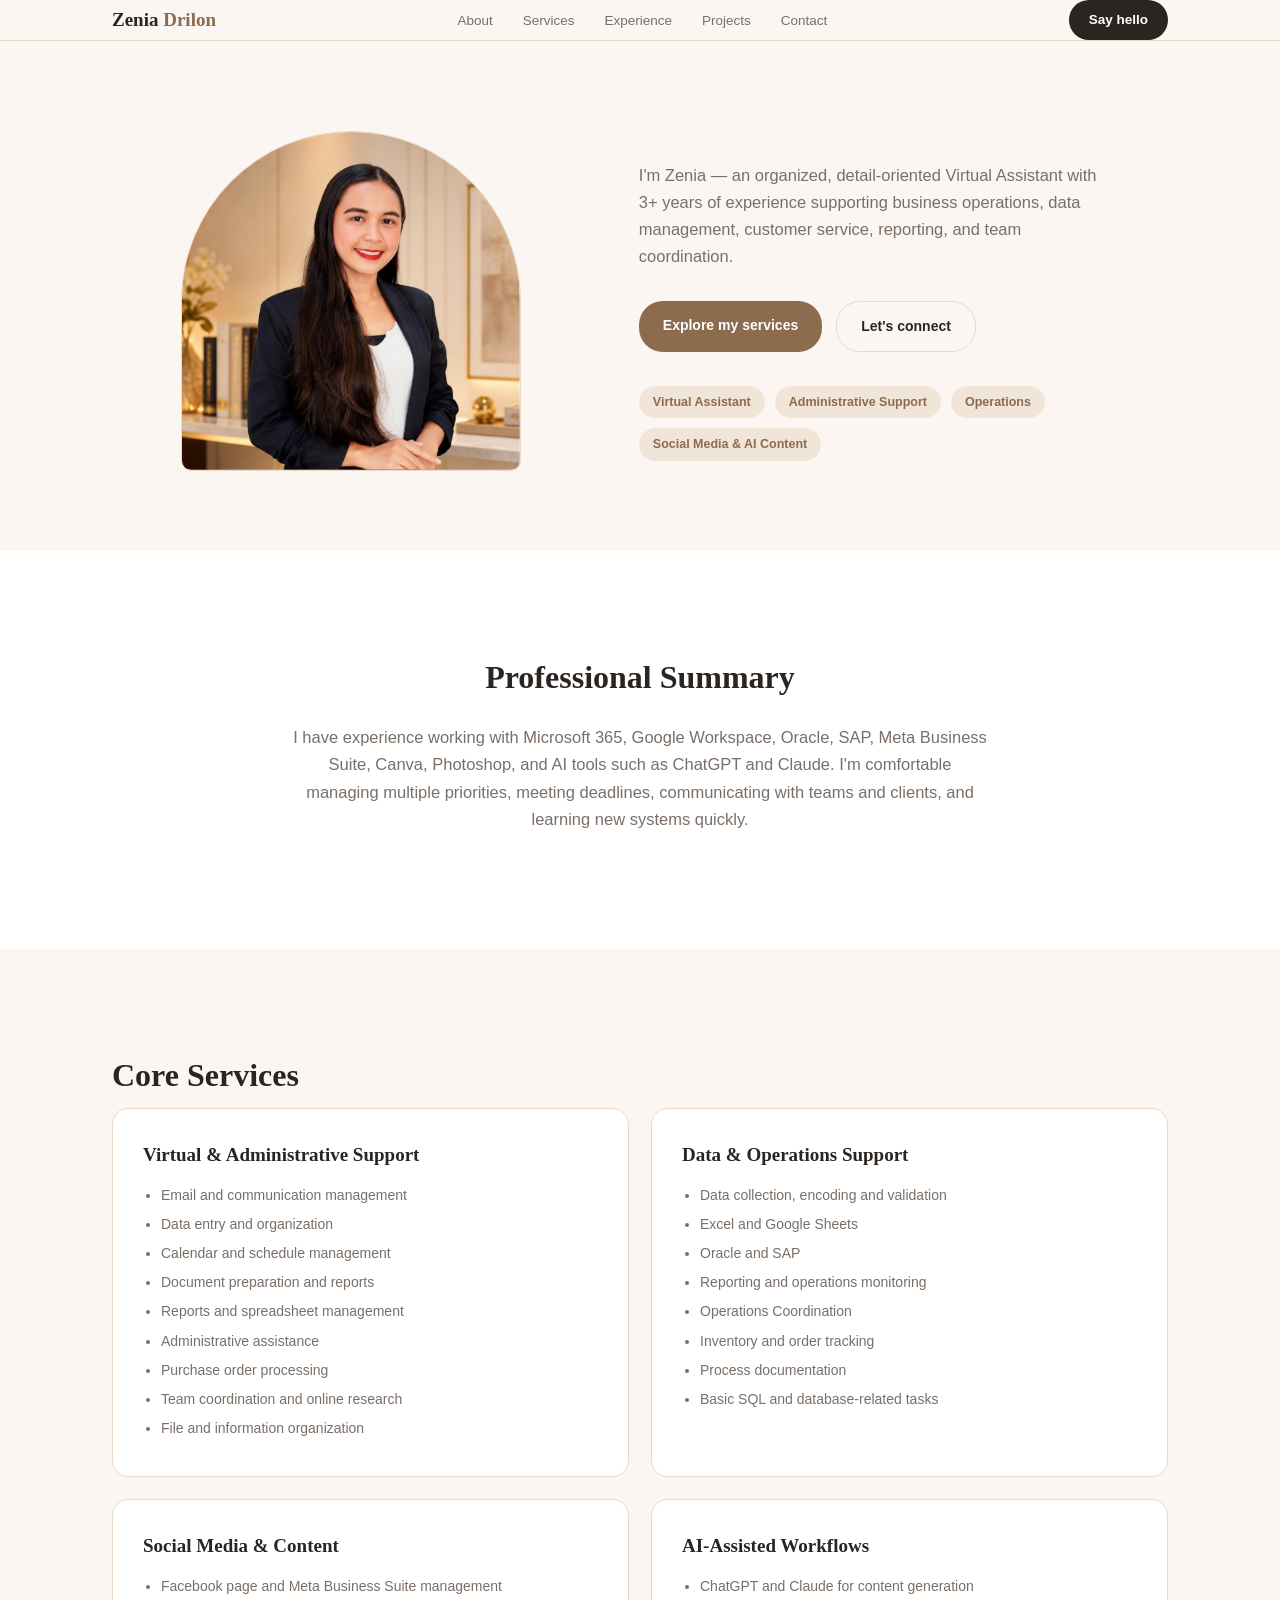
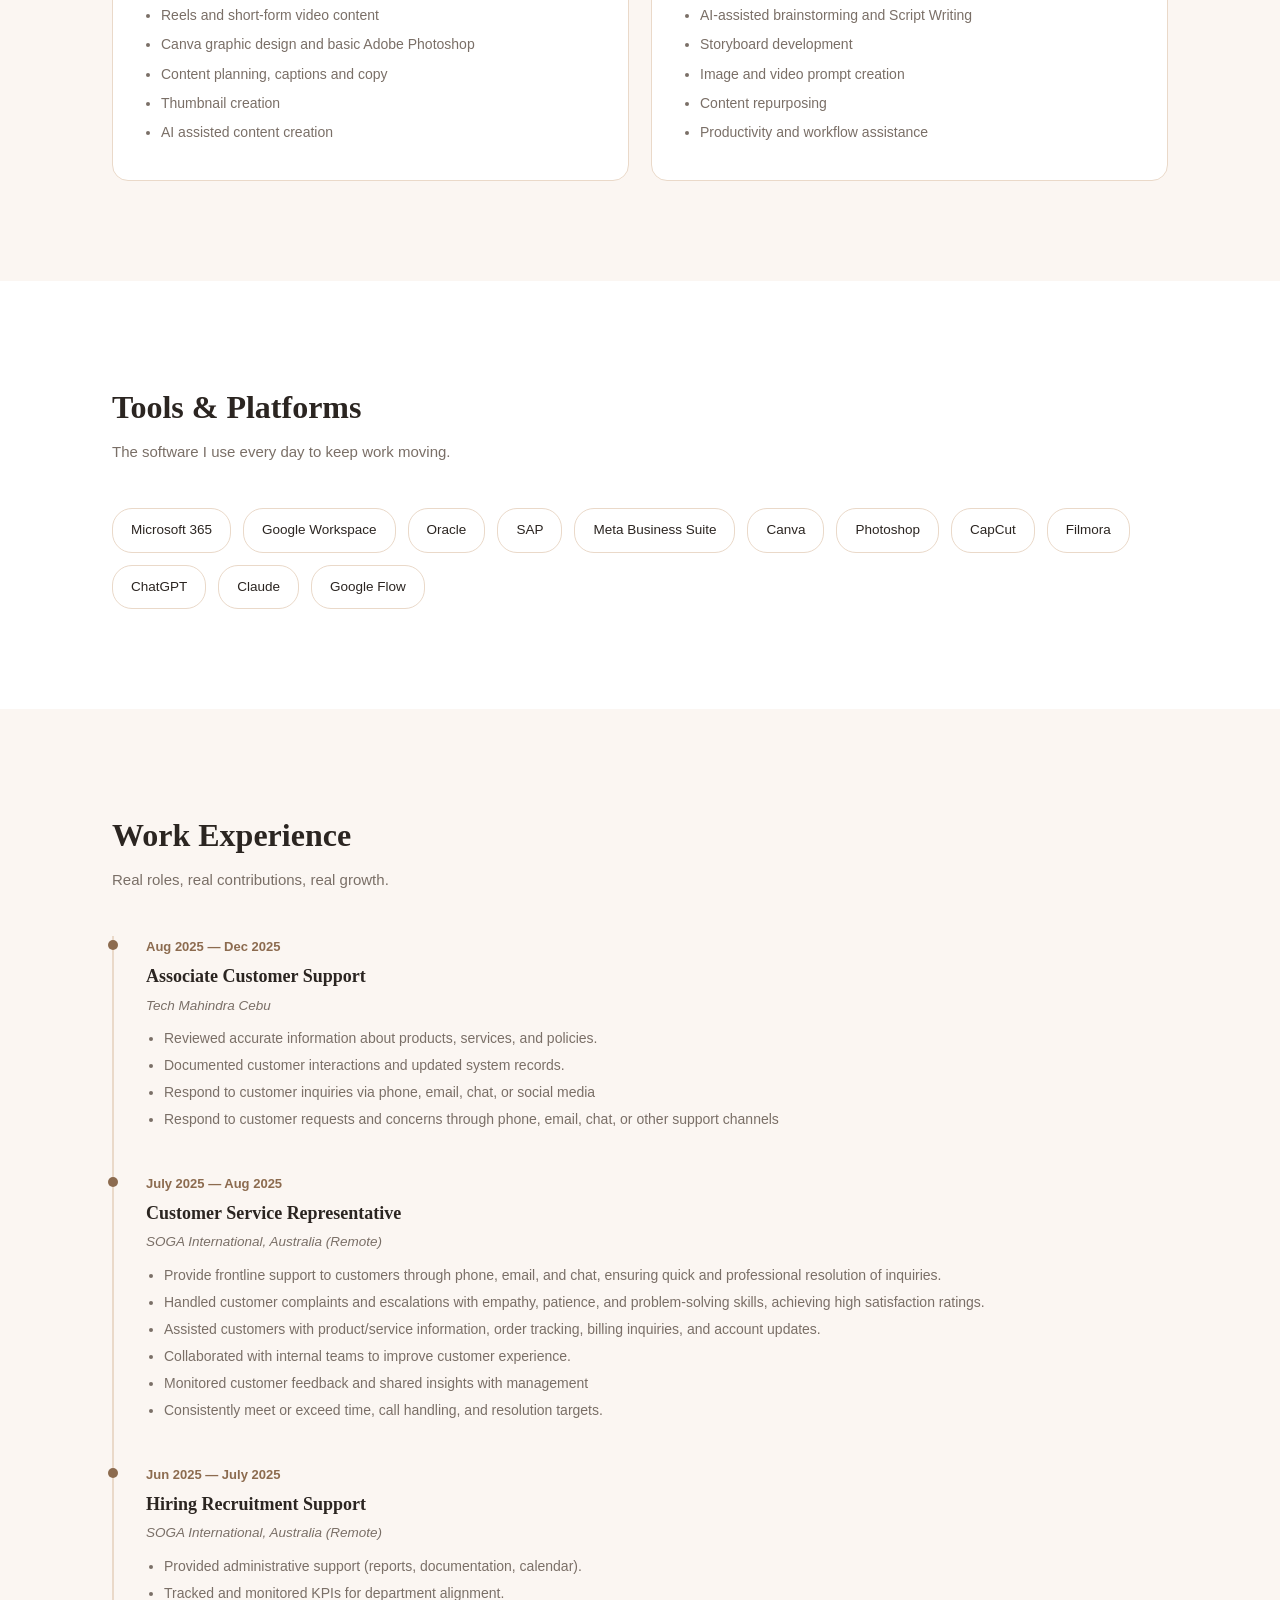
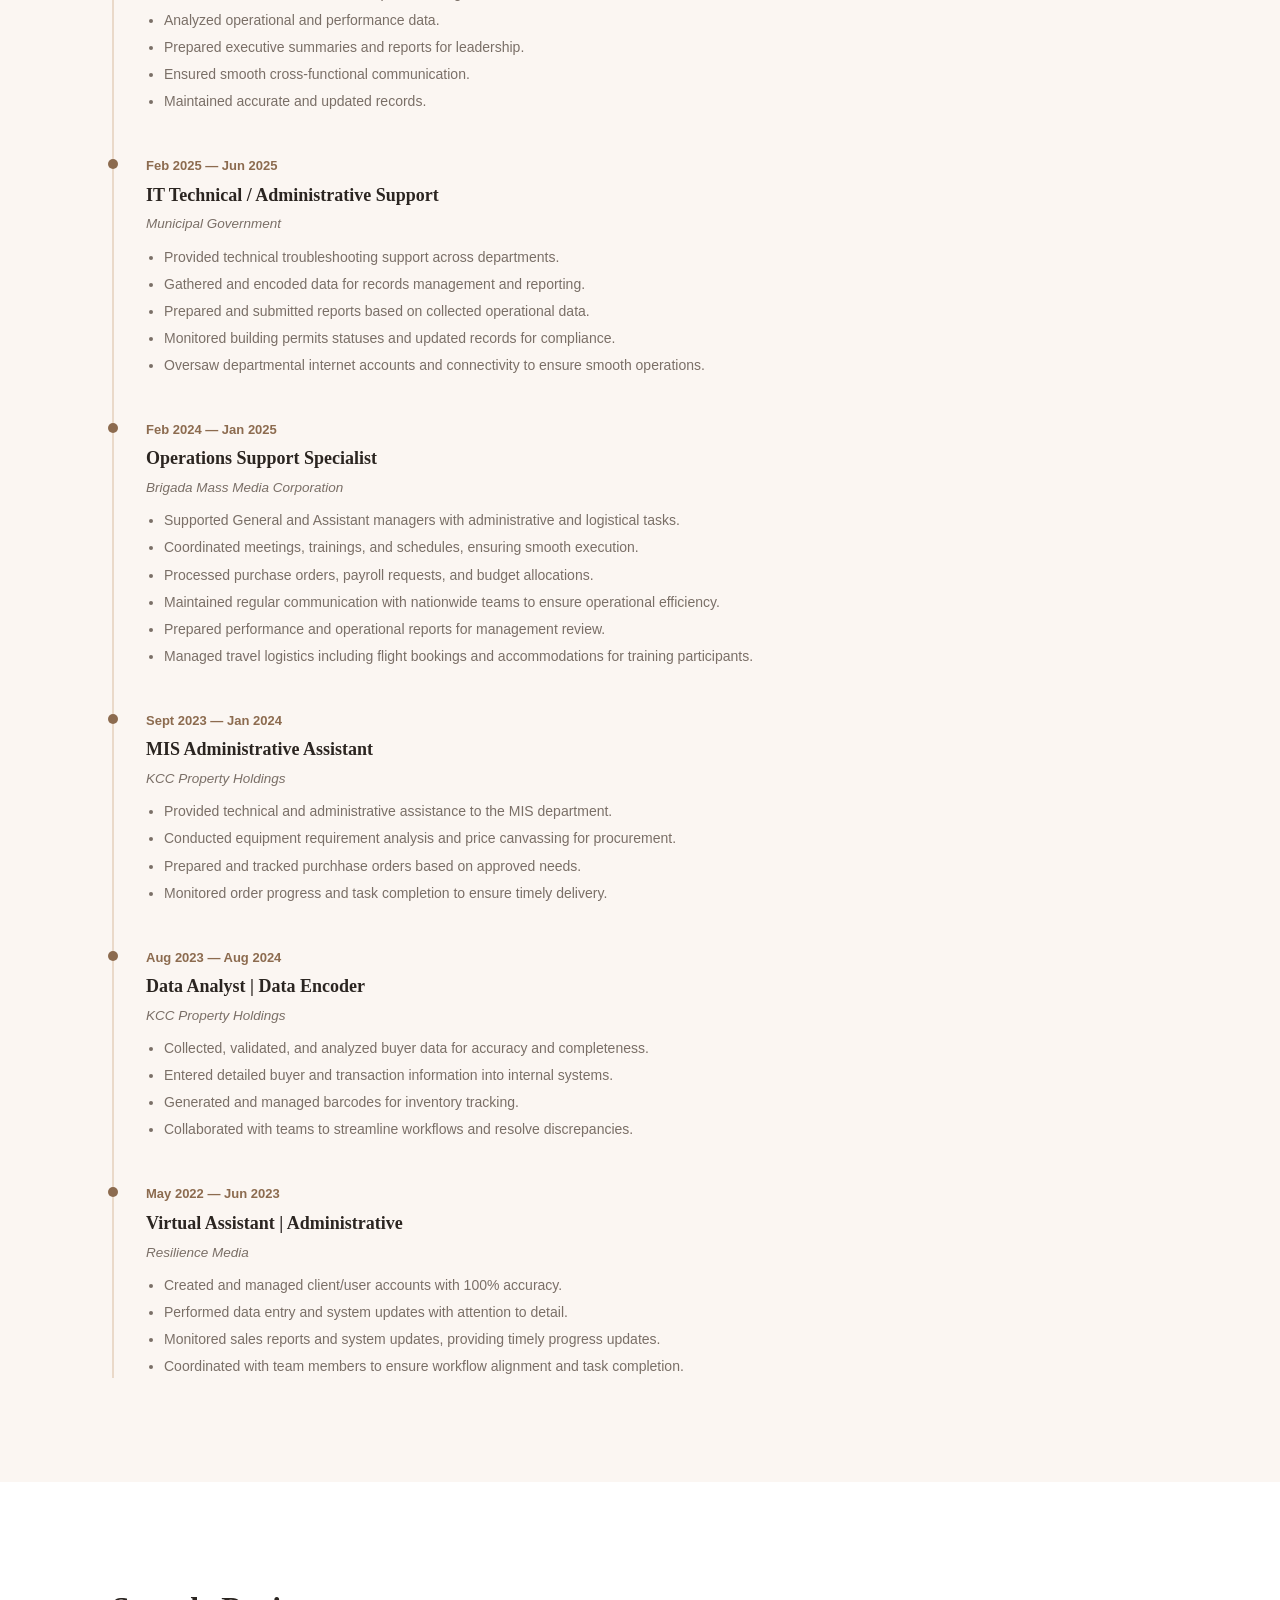
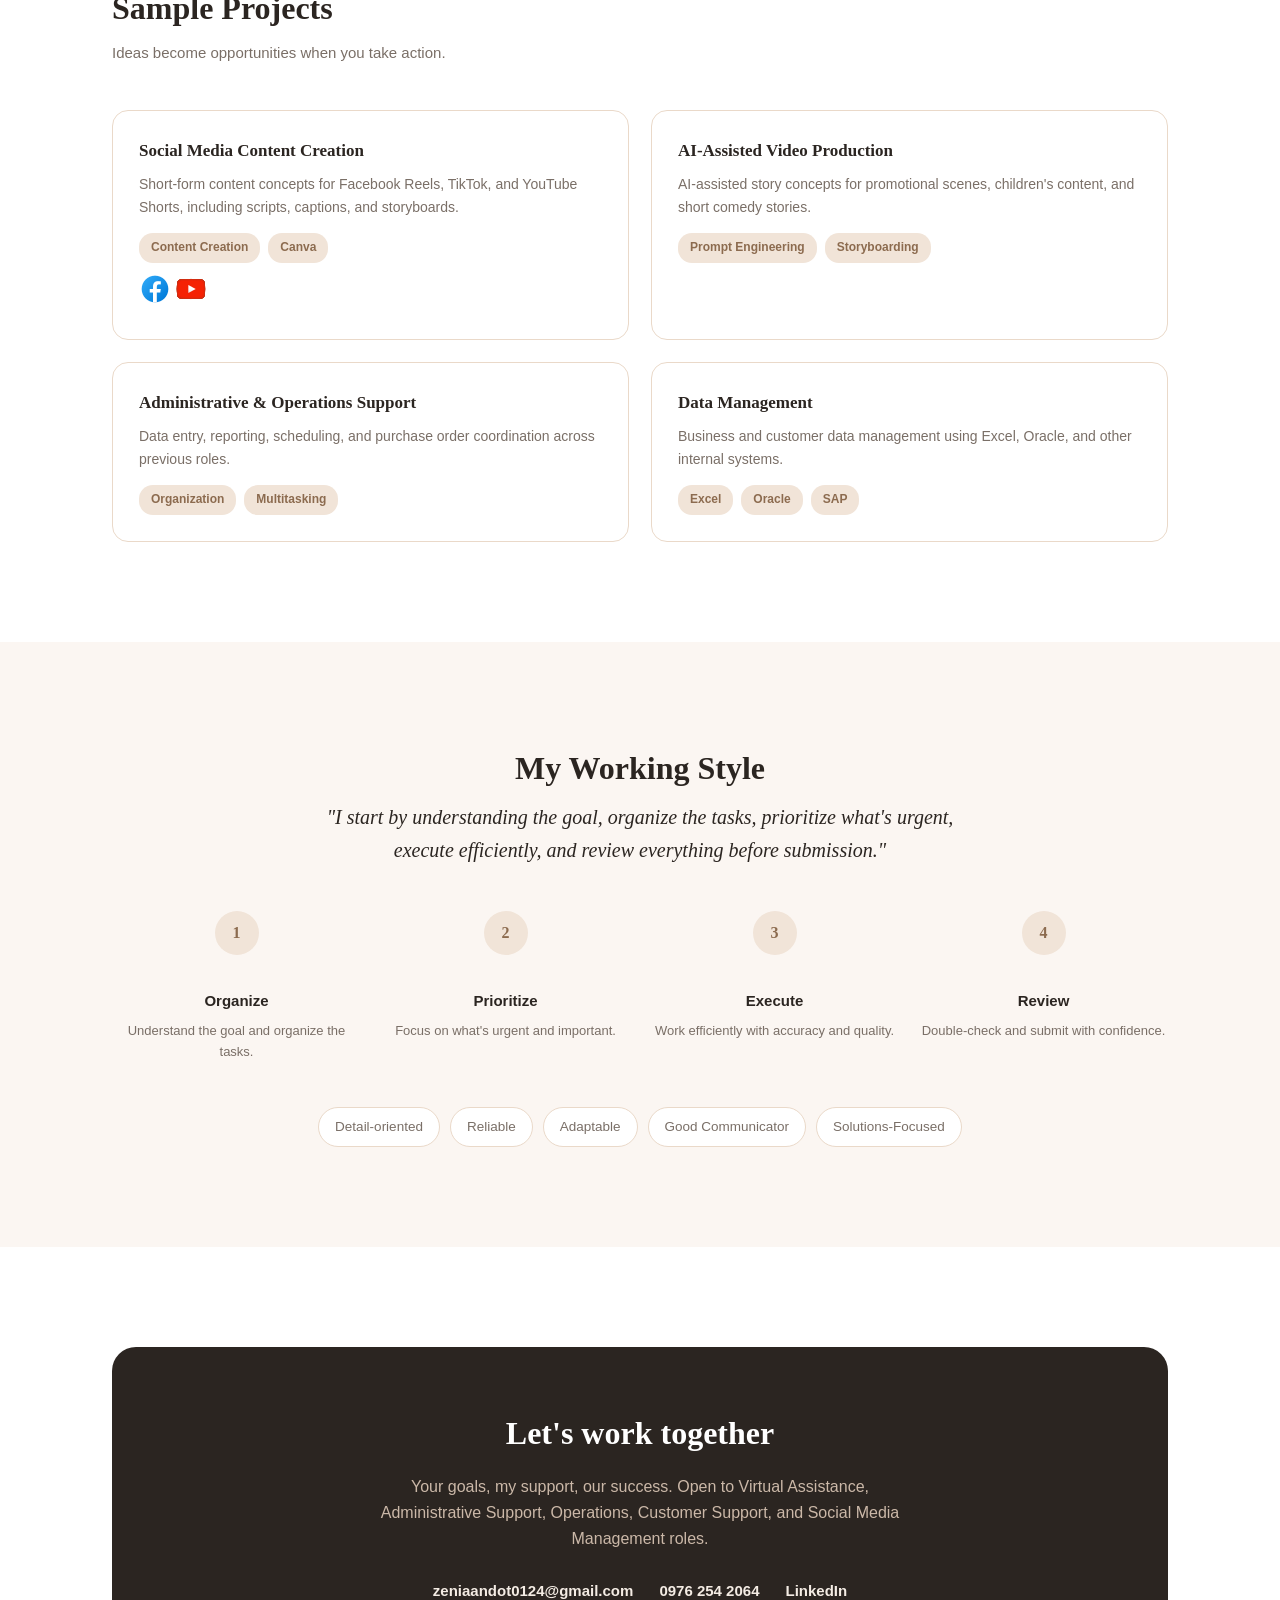
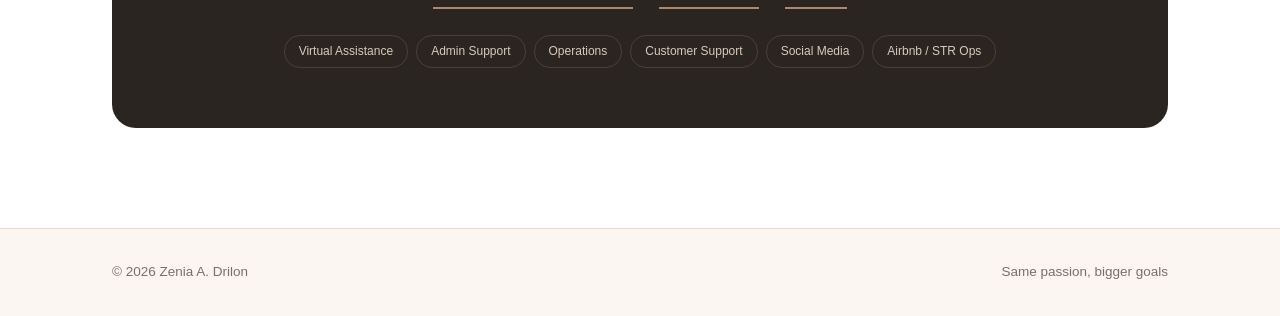
==== index.html @ d5b19487 "Added hyperlinks for social media content creation card" ====
<!doctype html>
<html lang="en">
  <head>
    <meta charset="UTF-8" />
    <meta
      name="viewport"
      content="width=device-width, initial-scale=1, viewport-fit=cover"
    />
    <title>
      Zenia A. Drilon — Virtual Assistant | Admin Support | Operations
    </title>
    <link rel="stylesheet" href="style.css" />
    <link rel="stylesheet" href="mediaqueries.css" />
  </head>
  <body>
    <header>
      <nav class="wrap">
        <div class="logo">Zenia <span>Drilon</span></div>
        <ul class="nav-links">
          <li><a href="#about">About</a></li>
          <li><a href="#services">Services</a></li>
          <li><a href="#experience">Experience</a></li>
          <li><a href="#projects">Projects</a></li>
          <li><a href="#contact">Contact</a></li>
        </ul>
        <a class="nav-cta" href="#contact">Say hello</a>
        <button class="burger" aria-label="Menu">
          <span></span><span></span><span></span>
        </button>
      </nav>
    </header>

    <section class="hero">
      <div class="wrap hero-grid">
        <div class="hero-photo-wrap">
          <div class="hero-photo">
            <img src="./assets/images/profile-me.svg" alt="" />
          </div>
        </div>
        <div>
          <!-- <div class="kicker">
            Virtual Assistant · Admin Support · Operations
          </div> -->
          <!-- <h1>
            Organize. Create. Support.
            <span class="script" style="font-size: 1.3em">Grow.</span>
          </h1> -->
          <p class="lead">
            I'm Zenia — an organized, detail-oriented Virtual Assistant with 3+
            years of experience supporting business operations, data management,
            customer service, reporting, and team coordination.
          </p>
          <div class="hero-actions">
            <a class="btn btn-primary" href="#services">Explore my services</a>
            <a class="btn btn-secondary" href="#contact">Let's connect</a>
          </div>
          <div class="badges">
            <span>Virtual Assistant</span><span>Administrative Support</span
            ><span>Operations</span><span>Social Media & AI Content</span>
          </div>
        </div>
      </div>
    </section>

    <section id="about" class="alt">
      <div class="wrap" style="max-width: 760px; text-align: center">
        <h2 class="section-title" style="margin-bottom: 20px">
          Professional Summary
        </h2>
        <p style="font-size: 16.5px">
          I have experience working with Microsoft 365, Google Workspace,
          Oracle, SAP, Meta Business Suite, Canva, Photoshop, and AI tools such
          as ChatGPT and Claude. I'm comfortable managing multiple priorities,
          meeting deadlines, communicating with teams and clients, and learning
          new systems quickly.
        </p>
      </div>
    </section>

    <section id="services">
      <div class="wrap">
        <h2 class="section-title">Core Services</h2>
        <div class="service-grid">
          <div class="service-card">
            <h3>Virtual & Administrative Support</h3>
            <ul>
              <li>Email and communication management</li>
              <li>Data entry and organization</li>
              <li>Calendar and schedule management</li>
              <li>Document preparation and reports</li>
              <li>Reports and spreadsheet management</li>
              <li>Administrative assistance</li>
              <li>Purchase order processing</li>
              <li>Team coordination and online research</li>
              <li>File and information organization</li>
            </ul>
          </div>
          <div class="service-card">
            <h3>Data & Operations Support</h3>
            <ul>
              <li>Data collection, encoding and validation</li>
              <li>Excel and Google Sheets</li>
              <li>Oracle and SAP</li>
              <li>Reporting and operations monitoring</li>
              <li>Operations Coordination</li>
              <li>Inventory and order tracking</li>
              <li>Process documentation</li>
              <li>Basic SQL and database-related tasks</li>
            </ul>
          </div>
          <div class="service-card">
            <h3>Social Media & Content</h3>
            <ul>
              <li>Facebook page and Meta Business Suite management</li>
              <li>Reels and short-form video content</li>
              <li>Canva graphic design and basic Adobe Photoshop</li>
              <li>Content planning, captions and copy</li>
              <li>Thumbnail creation</li>
              <li>AI assisted content creation</li>
            </ul>
          </div>
          <div class="service-card">
            <h3>AI-Assisted Workflows</h3>
            <ul>
              <li>ChatGPT and Claude for content generation</li>
              <li>AI-assisted brainstorming and Script Writing</li>
              <li>Storyboard development</li>
              <li>Image and video prompt creation</li>
              <li>Content repurposing</li>
              <li>Productivity and workflow assistance</li>
            </ul>
          </div>
        </div>
      </div>
    </section>

    <section id="tools" class="alt">
      <div class="wrap">
        <h2 class="section-title">Tools & Platforms</h2>
        <p class="section-sub">
          The software I use every day to keep work moving.
        </p>
        <div class="tools-row">
          <span class="tool-pill">Microsoft 365</span>
          <span class="tool-pill">Google Workspace</span>
          <span class="tool-pill">Oracle</span>
          <span class="tool-pill">SAP</span>
          <span class="tool-pill">Meta Business Suite</span>
          <span class="tool-pill">Canva</span>
          <span class="tool-pill">Photoshop</span>
          <span class="tool-pill">CapCut</span>
          <span class="tool-pill">Filmora</span>
          <span class="tool-pill">ChatGPT</span>
          <span class="tool-pill">Claude</span>
          <span class="tool-pill">Google Flow</span>
        </div>
      </div>
    </section>

    <section id="experience">
      <div class="wrap">
        <h2 class="section-title">Work Experience</h2>
        <p class="section-sub">Real roles, real contributions, real growth.</p>
        <div class="timeline">
          <div class="timeline-item">
            <div class="date">Aug 2025 — Dec 2025</div>
            <h3>Associate Customer Support</h3>
            <div class="company">Tech Mahindra Cebu</div>
            <ul>
              <li>
                Reviewed accurate information about products, services, and
                policies.
              </li>
              <li>
                Documented customer interactions and updated system records.
              </li>
              <li>
                Respond to customer inquiries via phone, email, chat, or social
                media
              </li>
              <li>
                Respond to customer requests and concerns through phone, email,
                chat, or other support channels
              </li>
            </ul>
          </div>
          <div class="timeline-item">
            <div class="date">July 2025 — Aug 2025</div>
            <h3>Customer Service Representative</h3>
            <div class="company">SOGA International, Australia (Remote)</div>
            <ul>
              <li>
                Provide frontline support to customers through phone, email, and
                chat, ensuring quick and professional resolution of inquiries.
              </li>
              <li>
                Handled customer complaints and escalations with empathy,
                patience, and problem-solving skills, achieving high
                satisfaction ratings.
              </li>
              <li>
                Assisted customers with product/service information, order
                tracking, billing inquiries, and account updates.
              </li>
              <li>
                Collaborated with internal teams to improve customer experience.
              </li>
              <li>
                Monitored customer feedback and shared insights with management
              </li>
              <li>
                Consistently meet or exceed time, call handling, and resolution
                targets.
              </li>
            </ul>
          </div>
          <div class="timeline-item">
            <div class="date">Jun 2025 — July 2025</div>
            <h3>Hiring Recruitment Support</h3>
            <div class="company">SOGA International, Australia (Remote)</div>
            <ul>
              <li>
                Provided administrative support (reports, documentation,
                calendar).
              </li>
              <li>Tracked and monitored KPIs for department alignment.</li>
              <li>Analyzed operational and performance data.</li>
              <li>Prepared executive summaries and reports for leadership.</li>
              <li>Ensured smooth cross-functional communication.</li>
              <li>Maintained accurate and updated records.</li>
            </ul>
          </div>
          <div class="timeline-item">
            <div class="date">Feb 2025 — Jun 2025</div>
            <h3>IT Technical / Administrative Support</h3>
            <div class="company">Municipal Government</div>
            <ul>
              <li>
                Provided technical troubleshooting support across departments.
              </li>
              <li>
                Gathered and encoded data for records management and reporting.
              </li>
              <li>
                Prepared and submitted reports based on collected operational
                data.
              </li>
              <li>
                Monitored building permits statuses and updated records for
                compliance.
              </li>
              <li>
                Oversaw departmental internet accounts and connectivity to
                ensure smooth operations.
              </li>
            </ul>
          </div>
          <div class="timeline-item">
            <div class="date">Feb 2024 — Jan 2025</div>
            <h3>Operations Support Specialist</h3>
            <div class="company">Brigada Mass Media Corporation</div>
            <ul>
              <li>
                Supported General and Assistant managers with administrative and
                logistical tasks.
              </li>
              <li>
                Coordinated meetings, trainings, and schedules, ensuring smooth
                execution.
              </li>
              <li>
                Processed purchase orders, payroll requests, and budget
                allocations.
              </li>
              <li>
                Maintained regular communication with nationwide teams to ensure
                operational efficiency.
              </li>
              <li>
                Prepared performance and operational reports for management
                review.
              </li>
              <li>
                Managed travel logistics including flight bookings and
                accommodations for training participants.
              </li>
            </ul>
          </div>
          <div class="timeline-item">
            <div class="date">Sept 2023 — Jan 2024</div>
            <h3>MIS Administrative Assistant</h3>
            <div class="company">KCC Property Holdings</div>
            <ul>
              <li>
                Provided technical and administrative assistance to the MIS
                department.
              </li>
              <li>
                Conducted equipment requirement analysis and price canvassing
                for procurement.
              </li>
              <li>
                Prepared and tracked purchhase orders based on approved needs.
              </li>
              <li>
                Monitored order progress and task completion to ensure timely
                delivery.
              </li>
            </ul>
          </div>
          <div class="timeline-item">
            <div class="date">Aug 2023 — Aug 2024</div>
            <h3>Data Analyst | Data Encoder</h3>
            <div class="company">KCC Property Holdings</div>
            <ul>
              <li>
                Collected, validated, and analyzed buyer data for accuracy and
                completeness.
              </li>
              <li>
                Entered detailed buyer and transaction information into internal
                systems.
              </li>
              <li>Generated and managed barcodes for inventory tracking.</li>
              <li>
                Collaborated with teams to streamline workflows and resolve
                discrepancies.
              </li>
            </ul>
          </div>
          <div class="timeline-item">
            <div class="date">May 2022 — Jun 2023</div>
            <h3>Virtual Assistant | Administrative</h3>
            <div class="company">Resilience Media</div>
            <ul>
              <li>
                Created and managed client/user accounts with 100% accuracy.
              </li>
              <li>
                Performed data entry and system updates with attention to
                detail.
              </li>
              <li>
                Monitored sales reports and system updates, providing timely
                progress updates.
              </li>
              <li>
                Coordinated with team members to ensure workflow alignment and
                task completion.
              </li>
            </ul>
          </div>
        </div>
      </div>
    </section>

    <section id="projects" class="alt">
      <div class="wrap">
        <h2 class="section-title">Sample Projects</h2>
        <p class="section-sub">
          Ideas become opportunities when you take action.
        </p>
        <div class="project-grid">
          <div class="card">
            <h3>Social Media Content Creation</h3>
            <p>
              Short-form content concepts for Facebook Reels, TikTok, and
              YouTube Shorts, including scripts, captions, and storyboards.
            </p>
            <div class="tags">
              <span class="tag">Content Creation</span
              ><span class="tag">Canva</span>
            </div>
            <div class="project-links">
              <a
                href="https://www.facebook.com/share/19ZHxZSm2D/?mibextid=wwXIfr"
              >
                <img src="./assets/images/fb-ico.png" alt="SHORT FILMS"
              /></a>
              <a href="https://www.youtube.com/@ZennyZen-g2n">
                <img src="./assets/images/yt-ico.png" alt="Little AI Adventure"
              /></a>
            </div>
          </div>
          <div class="card">
            <h3>AI-Assisted Video Production</h3>
            <p>
              AI-assisted story concepts for promotional scenes, children's
              content, and short comedy stories.
            </p>
            <div class="tags">
              <span class="tag">Prompt Engineering</span
              ><span class="tag">Storyboarding</span>
            </div>
          </div>
          <div class="card">
            <h3>Administrative & Operations Support</h3>
            <p>
              Data entry, reporting, scheduling, and purchase order coordination
              across previous roles.
            </p>
            <div class="tags">
              <span class="tag">Organization</span
              ><span class="tag">Multitasking</span>
            </div>
          </div>
          <div class="card">
            <h3>Data Management</h3>
            <p>
              Business and customer data management using Excel, Oracle, and
              other internal systems.
            </p>
            <div class="tags">
              <span class="tag">Excel</span><span class="tag">Oracle</span
              ><span class="tag">SAP</span>
            </div>
          </div>
        </div>
      </div>
    </section>

    <section id="style">
      <div class="wrap" style="text-align: center">
        <h2 class="section-title">My Working Style</h2>
        <p class="style-quote" style="margin: 0 auto 44px">
          "I start by understanding the goal, organize the tasks, prioritize
          what's urgent, execute efficiently, and review everything before
          submission."
        </p>
        <div class="style-steps">
          <div class="step">
            <div class="num">1</div>
            <h4>Organize</h4>
            <p>Understand the goal and organize the tasks.</p>
          </div>
          <div class="step">
            <div class="num">2</div>
            <h4>Prioritize</h4>
            <p>Focus on what's urgent and important.</p>
          </div>
          <div class="step">
            <div class="num">3</div>
            <h4>Execute</h4>
            <p>Work efficiently with accuracy and quality.</p>
          </div>
          <div class="step">
            <div class="num">4</div>
            <h4>Review</h4>
            <p>Double-check and submit with confidence.</p>
          </div>
        </div>
        <div class="traits">
          <span class="trait">Detail-oriented</span
          ><span class="trait">Reliable</span
          ><span class="trait">Adaptable</span
          ><span class="trait">Good Communicator</span
          ><span class="trait">Solutions-Focused</span>
        </div>
      </div>
    </section>

    <section id="contact" class="alt">
      <div class="wrap">
        <div class="contact-box">
          <h2>Let's work together</h2>
          <p>
            Your goals, my support, our success. Open to Virtual Assistance,
            Administrative Support, Operations, Customer Support, and Social
            Media Management roles.
          </p>
          <div class="contact-links">
            <a href="mailto:zeniaandot0124@gmail.com"
              >zeniaandot0124@gmail.com</a
            >
            <a href="tel:+63 976 254 2064">0976 254 2064</a>
            <a href="#">LinkedIn</a>
          </div>
          <div class="avail-tags">
            <span>Virtual Assistance</span><span>Admin Support</span
            ><span>Operations</span><span>Customer Support</span
            ><span>Social Media</span><span>Airbnb / STR Ops</span>
          </div>
        </div>
      </div>
    </section>

    <footer>
      <div class="wrap footer-row">
        <span>© 2026 Zenia A. Drilon</span>
        <span>Same passion, bigger goals</span>
      </div>
    </footer>
  </body>
</html>
---- style.css ----
:root {
  --bg: #fbf6f2;
  --bg-alt: #ffffff;
  --ink: #2b2521;
  --ink-muted: #7a6f67;
  --accent: #b08867;
  --accent-deep: #8c6b4f;
  --accent-soft: #f1e4d8;
  --border: #ead9c9;
  --display: "Playfair Display", serif;
  --script: "Great Vibes", cursive;
  --body: "Inter", sans-serif;
  padding-top: env(safe-area-inset-top, 0px);
  padding-bottom: env(safe-area-inset-bottom, 0px);
}
* {
  box-sizing: border-box;
}
html {
  scroll-behavior: smooth;
  scroll-padding-top: 80px;
}
body {
  margin: 0;
  background: var(--bg);
  color: var(--ink);
  font-family: var(--body);
  line-height: 1.65;
  -webkit-font-smoothing: antialiased;
}
a {
  color: inherit;
  text-decoration: none;
}
.wrap {
  max-width: 1120px;
  margin: 0 auto;
  padding: 0 32px;
}
h1,
h2,
h3 {
  font-family: var(--display);
  font-weight: 600;
  letter-spacing: 0;
  margin: 0;
}
p {
  margin: 0 0 16px;
  color: var(--ink-muted);
}
section {
  padding: 100px 0;
}
.alt {
  background: var(--bg-alt);
}
.script {
  font-family: var(--script);
  color: var(--accent-deep);
}

header {
  position: sticky;
  top: 0;
  z-index: 20;
  background: rgba(251, 246, 242, 0.92);
  backdrop-filter: blur(6px);
  border-bottom: 1px solid var(--border);
  padding-top: env(safe-area-inset-top, 0px);
}
nav {
  max-width: 1120px;
  margin: 0 auto;
  padding: 20px 32px;
  display: flex;
  align-items: center;
  justify-content: space-between;
}
.logo {
  font-family: var(--display);
  font-weight: 700;
  font-size: 19px;
}
.logo span {
  color: var(--accent-deep);
}
.nav-links {
  display: flex;
  gap: 30px;
  list-style: none;
  margin: 0;
  padding: 0;
}
.nav-links a {
  font-size: 13.5px;
  color: var(--ink-muted);
  font-weight: 500;
}
.nav-links a:hover {
  color: var(--ink);
}
.nav-cta {
  background: var(--ink);
  color: #fff;
  border-radius: 24px;
  padding: 9px 20px;
  font-size: 13.5px;
  font-weight: 600;
}
.burger {
  display: none;
  background: none;
  border: none;
  cursor: pointer;
}
.burger span {
  display: block;
  width: 22px;
  height: 2px;
  background: var(--ink);
  margin: 5px 0;
}

.hero {
  padding: 90px 0 80px;
}
.hero-grid {
  display: grid;
  grid-template-columns: 0.95fr 1.05fr;
  gap: 48px;
  align-items: center;
}
.hero-photo-wrap {
  position: relative;
}
.hero-photo {
  border-radius: 200px 200px 12px 12px;
  overflow: hidden;
  border: 1px solid var(--border);
  max-width: 340px;
  margin: 0 auto;
}
.hero-photo img {
  width: 100%;
  display: block;
}
.kicker {
  font-size: 14px;
  color: var(--accent-deep);
  font-weight: 600;
  letter-spacing: 0.02em;
  margin-bottom: 14px;
}
.hero h1 {
  font-size: 44px;
  line-height: 1.2;
}
.hero p.lead {
  font-size: 16.5px;
  max-width: 460px;
  margin-top: 20px;
}
.hero-actions {
  display: flex;
  gap: 14px;
  margin-top: 30px;
  flex-wrap: wrap;
}
.btn {
  padding: 13px 24px;
  border-radius: 24px;
  font-weight: 600;
  font-size: 14px;
  font-family: var(--body);
}
.btn-primary {
  background: var(--accent-deep);
  color: #fff;
}
.btn-primary:hover {
  background: #755639;
}
.btn-secondary {
  border: 1px solid var(--border);
  color: var(--ink);
}
.btn-secondary:hover {
  border-color: var(--accent-deep);
}
.badges {
  display: flex;
  gap: 10px;
  margin-top: 34px;
  flex-wrap: wrap;
}
.badges span {
  font-size: 12.5px;
  background: var(--accent-soft);
  color: var(--accent-deep);
  padding: 6px 14px;
  border-radius: 20px;
  font-weight: 600;
}

h2.section-title {
  font-size: 32px;
  margin-bottom: 6px;
}
.section-sub {
  font-size: 15px;
  margin-bottom: 44px;
  max-width: 520px;
}

.service-grid {
  display: grid;
  grid-template-columns: repeat(2, 1fr);
  gap: 22px;
}
.service-card {
  background: var(--bg-alt);
  border: 1px solid var(--border);
  border-radius: 16px;
  padding: 30px;
}
.service-card h3 {
  font-size: 19px;
  margin-bottom: 14px;
}
.service-card ul {
  margin: 0;
  padding-left: 18px;
  color: var(--ink-muted);
  font-size: 14px;
}
.service-card li {
  margin-bottom: 6px;
}

.tools-row {
  display: flex;
  flex-wrap: wrap;
  gap: 12px;
}
.tool-pill {
  border: 1px solid var(--border);
  background: var(--bg-alt);
  border-radius: 20px;
  padding: 10px 18px;
  font-size: 13.5px;
  color: var(--ink);
}

.timeline {
  border-left: 2px solid var(--border);
  padding-left: 32px;
}
.timeline-item {
  position: relative;
  padding-bottom: 38px;
}
.timeline-item:last-child {
  padding-bottom: 0;
}
.timeline-item::before {
  content: "";
  position: absolute;
  left: -38px;
  top: 4px;
  width: 10px;
  height: 10px;
  border-radius: 50%;
  background: var(--accent-deep);
}
.timeline-item .date {
  font-size: 13px;
  color: var(--accent-deep);
  font-weight: 600;
  margin-bottom: 4px;
}
.timeline-item h3 {
  font-size: 18px;
  margin-bottom: 3px;
}
.timeline-item .company {
  color: var(--ink-muted);
  font-size: 13.5px;
  font-style: italic;
  margin-bottom: 10px;
  font-family: var(--body);
}
.timeline-item ul {
  margin: 0;
  padding-left: 18px;
  color: var(--ink-muted);
  font-size: 14px;
}
.timeline-item li {
  margin-bottom: 4px;
}

.project-grid {
  display: grid;
  grid-template-columns: repeat(2, 1fr);
  gap: 22px;
}
.card {
  background: var(--bg-alt);
  border: 1px solid var(--border);
  border-radius: 16px;
  padding: 26px;
}
.card h3 {
  font-size: 17px;
  margin-bottom: 8px;
}
.card p {
  font-size: 14px;
  margin-bottom: 14px;
}
.tags {
  display: flex;
  flex-wrap: wrap;
  gap: 8px;
}
.tag {
  font-size: 12px;
  background: var(--accent-soft);
  color: var(--accent-deep);
  padding: 5px 12px;
  border-radius: 14px;
  font-weight: 600;
}

.style-quote {
  font-family: var(--display);
  font-style: italic;
  font-size: 20px;
  max-width: 680px;
  margin-bottom: 44px;
  color: var(--ink);
}
.style-steps {
  display: grid;
  grid-template-columns: repeat(4, 1fr);
  gap: 20px;
  margin-bottom: 44px;
}
.step {
  text-align: center;
}
.step .num {
  display: inline-flex;
  width: 44px;
  height: 44px;
  border-radius: 50%;
  background: var(--accent-soft);
  color: var(--accent-deep);
  align-items: center;
  justify-content: center;
  font-family: var(--display);
  font-weight: 700;
  font-size: 16px;
  margin-bottom: 14px;
}
.step h4 {
  font-size: 15px;
  margin-bottom: 6px;
  font-family: var(--body);
  font-weight: 700;
}
.step p {
  font-size: 13px;
  margin: 0;
}
.traits {
  display: flex;
  flex-wrap: wrap;
  gap: 10px;
  justify-content: center;
}
.trait {
  border: 1px solid var(--border);
  border-radius: 20px;
  padding: 8px 16px;
  font-size: 13.5px;
  color: var(--ink-muted);
  background: var(--bg-alt);
}

.contact-box {
  background: var(--ink);
  color: #f4ece4;
  border-radius: 24px;
  padding: 60px;
  text-align: center;
}
.contact-box h2 {
  color: #fff;
  font-size: 32px;
  margin-bottom: 14px;
}
.contact-box p {
  color: #cbb8a8;
  max-width: 520px;
  margin: 0 auto 26px;
}
.contact-links {
  display: flex;
  gap: 26px;
  justify-content: center;
  flex-wrap: wrap;
}
.contact-links a {
  font-size: 15px;
  font-weight: 600;
  border-bottom: 2px solid var(--accent);
  padding-bottom: 3px;
}
.avail-tags {
  display: flex;
  flex-wrap: wrap;
  gap: 8px;
  margin-top: 26px;
  justify-content: center;
}
.avail-tags span {
  font-size: 12px;
  border: 1px solid #4a3f37;
  padding: 6px 14px;
  border-radius: 16px;
  color: #d9c9bb;
}

footer {
  padding: 32px 0;
  border-top: 1px solid var(--border);
}
.footer-row {
  display: flex;
  justify-content: space-between;
  font-size: 13.5px;
  color: var(--ink-muted);
  flex-wrap: wrap;
  gap: 10px;
}

.project-links {
  margin-top: 10px;
}
---- mediaqueries.css ----
@media (max-width: 900px) {
  .nav-links,
  .nav-cta {
    display: none;
  }
  .burger {
    display: block;
  }
  .hero-grid {
    grid-template-columns: 1fr;
  }
  .hero-photo {
    max-width: 260px;
  }
  .service-grid {
    grid-template-columns: 1fr;
  }
  .project-grid {
    grid-template-columns: 1fr;
  }
  .style-steps {
    grid-template-columns: 1fr 1fr;
  }
  .hero h1 {
    font-size: 32px;
  }
  section {
    padding: 64px 0;
  }
  .wrap {
    padding: 0 20px;
  }
  .contact-box {
    padding: 40px 24px;
  }
}
@media (max-width: 520px) {
  .style-steps {
    grid-template-columns: 1fr;
  }
}
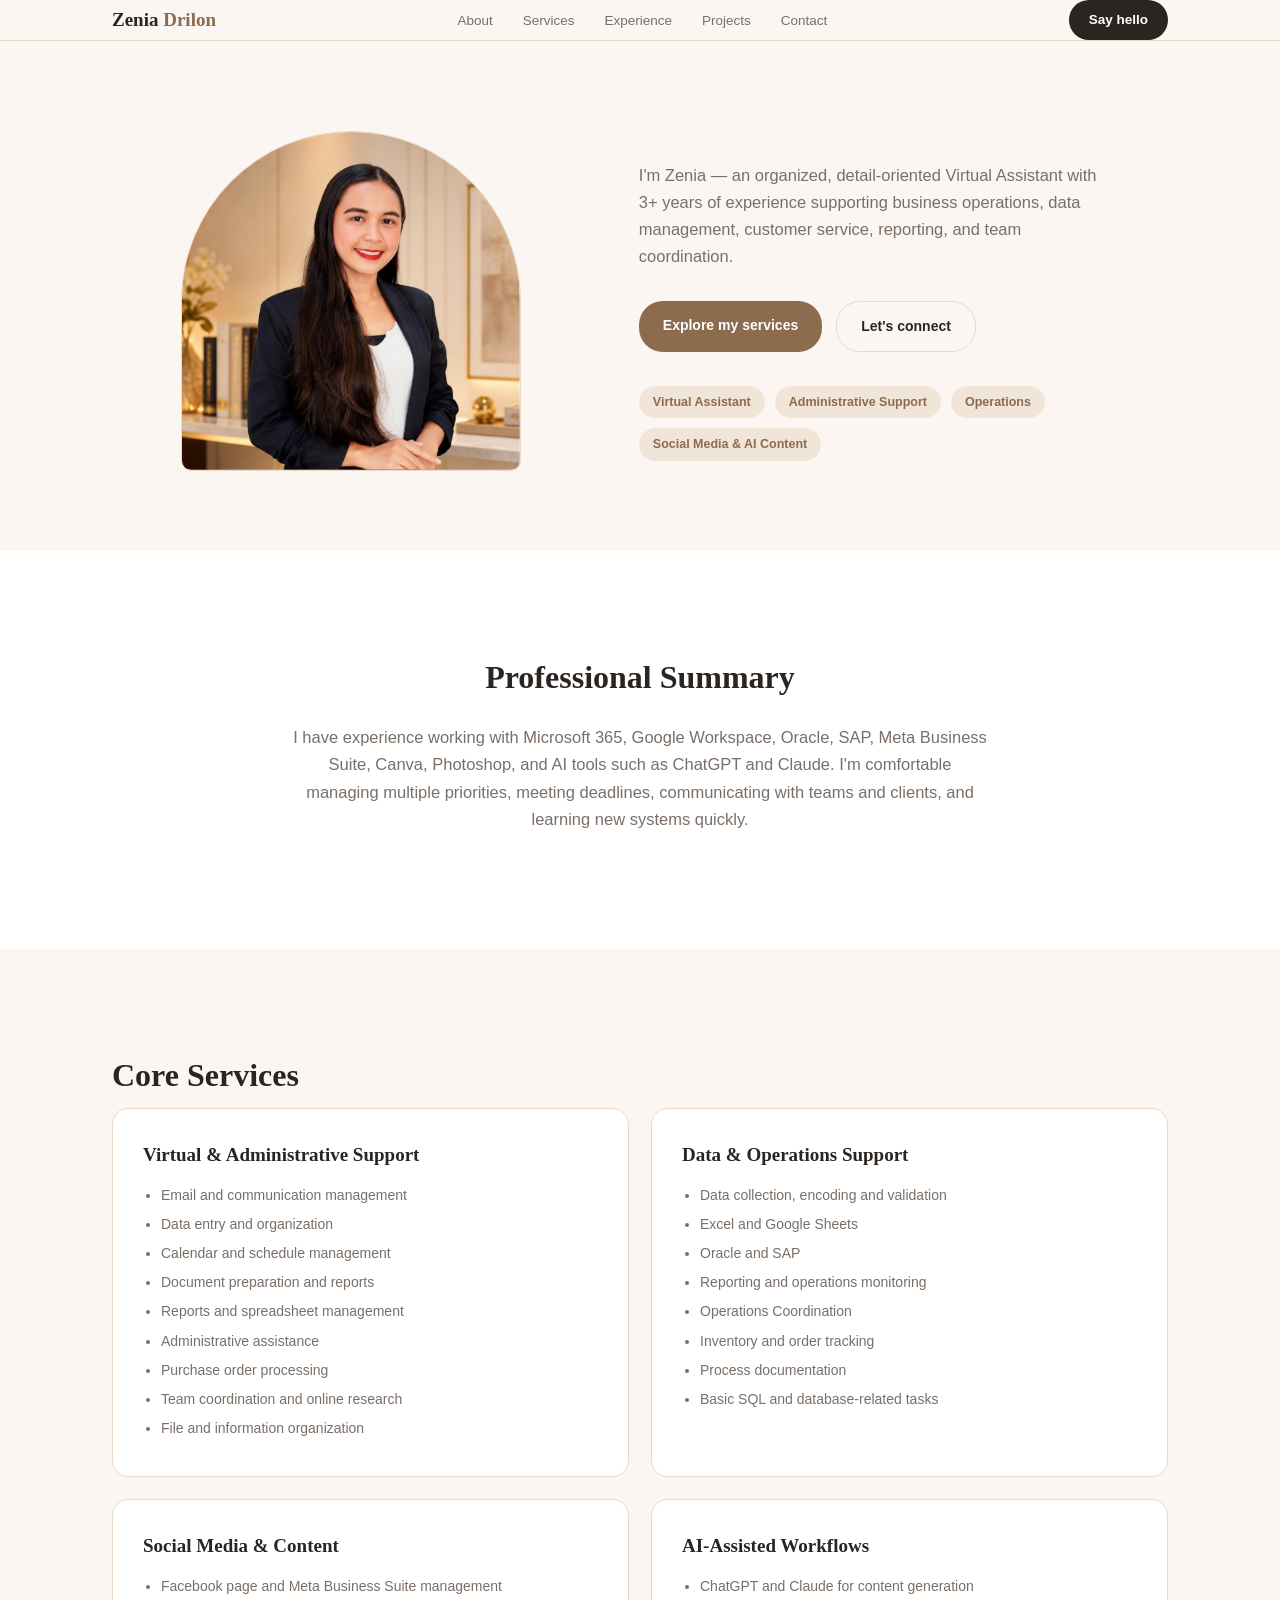
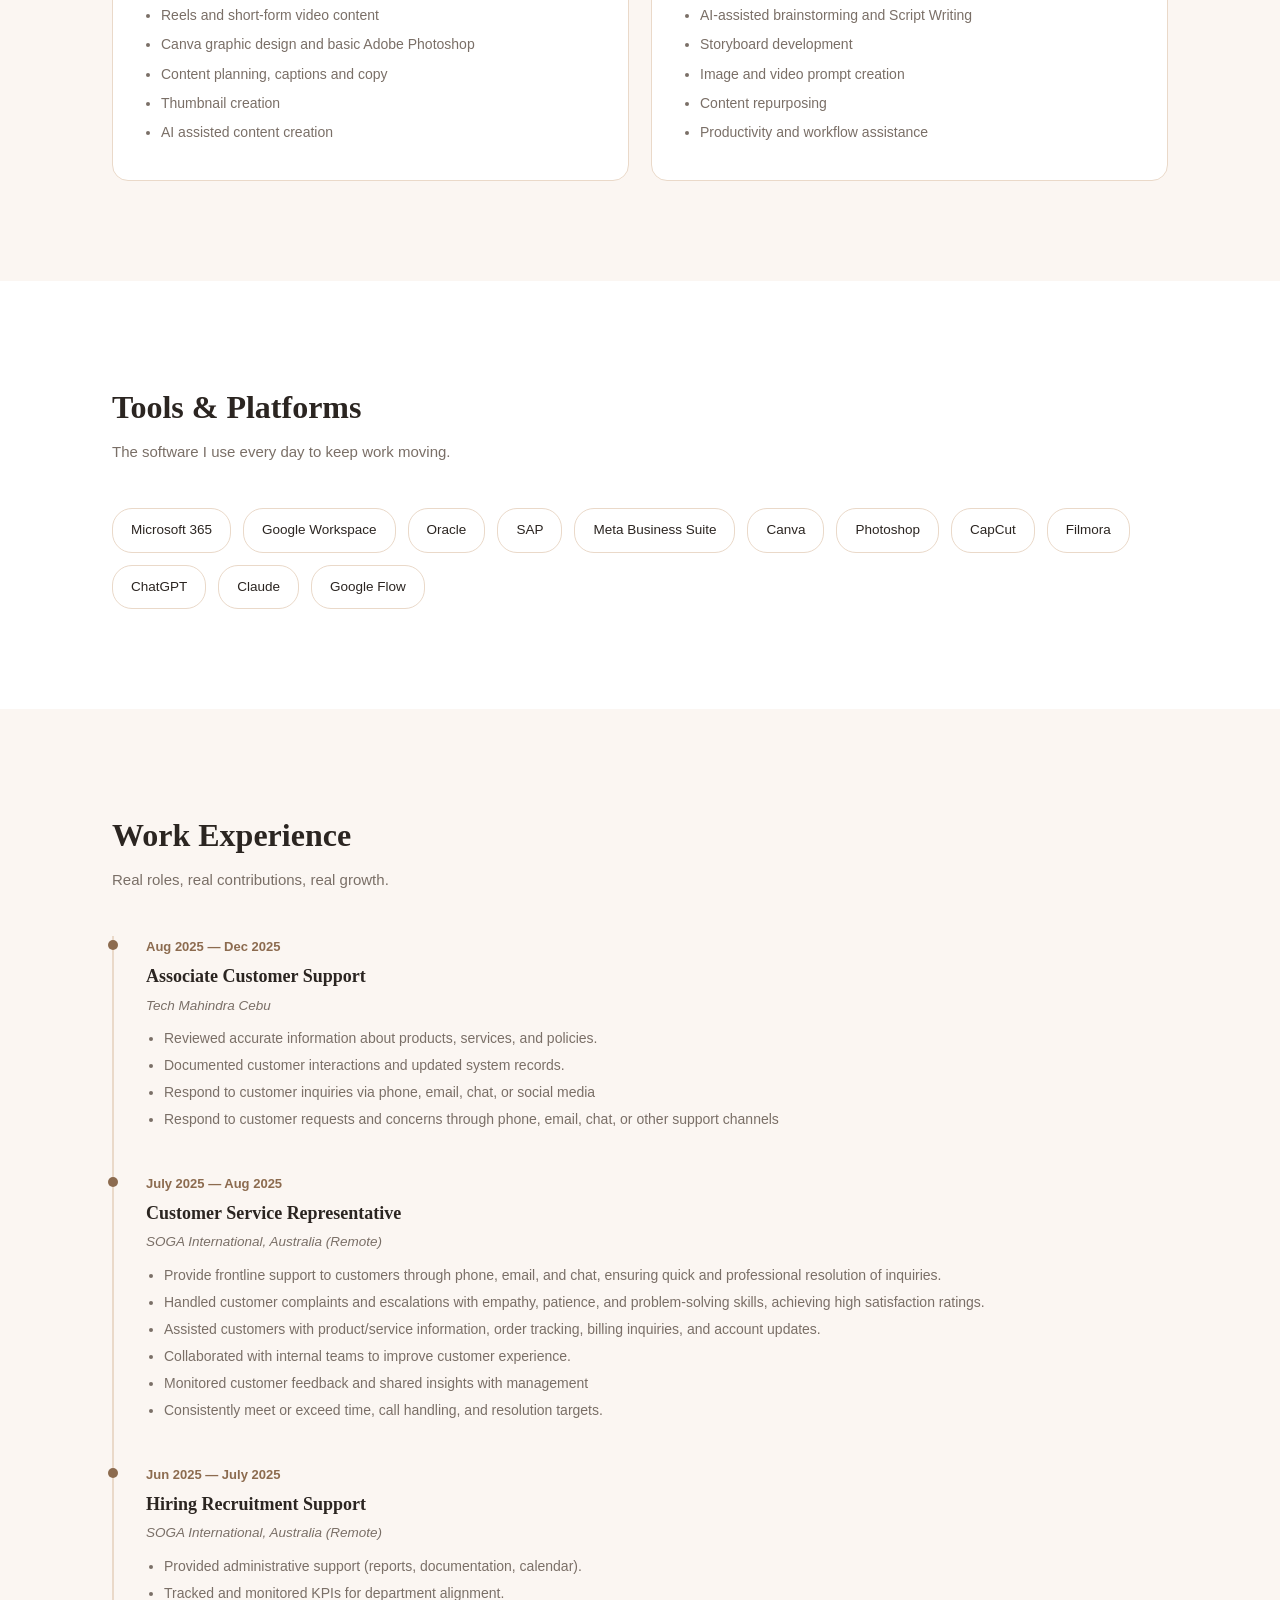
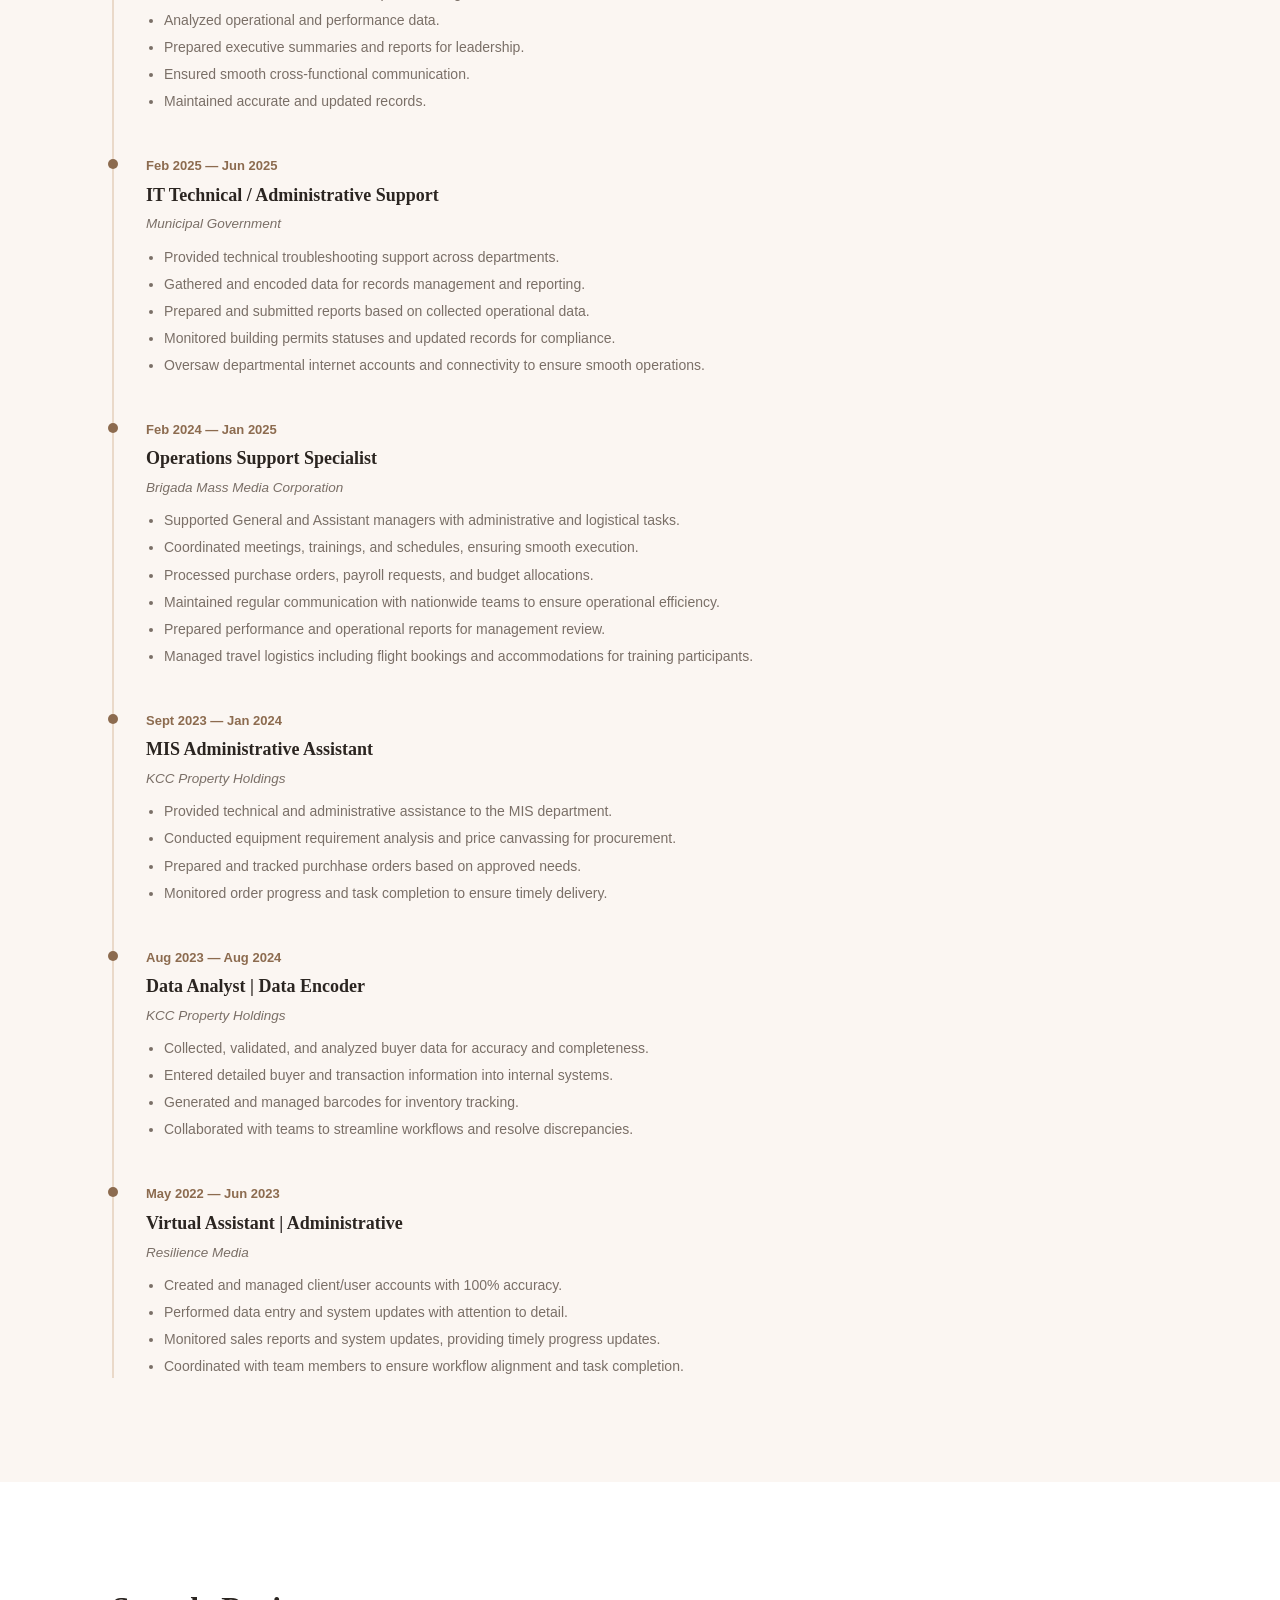
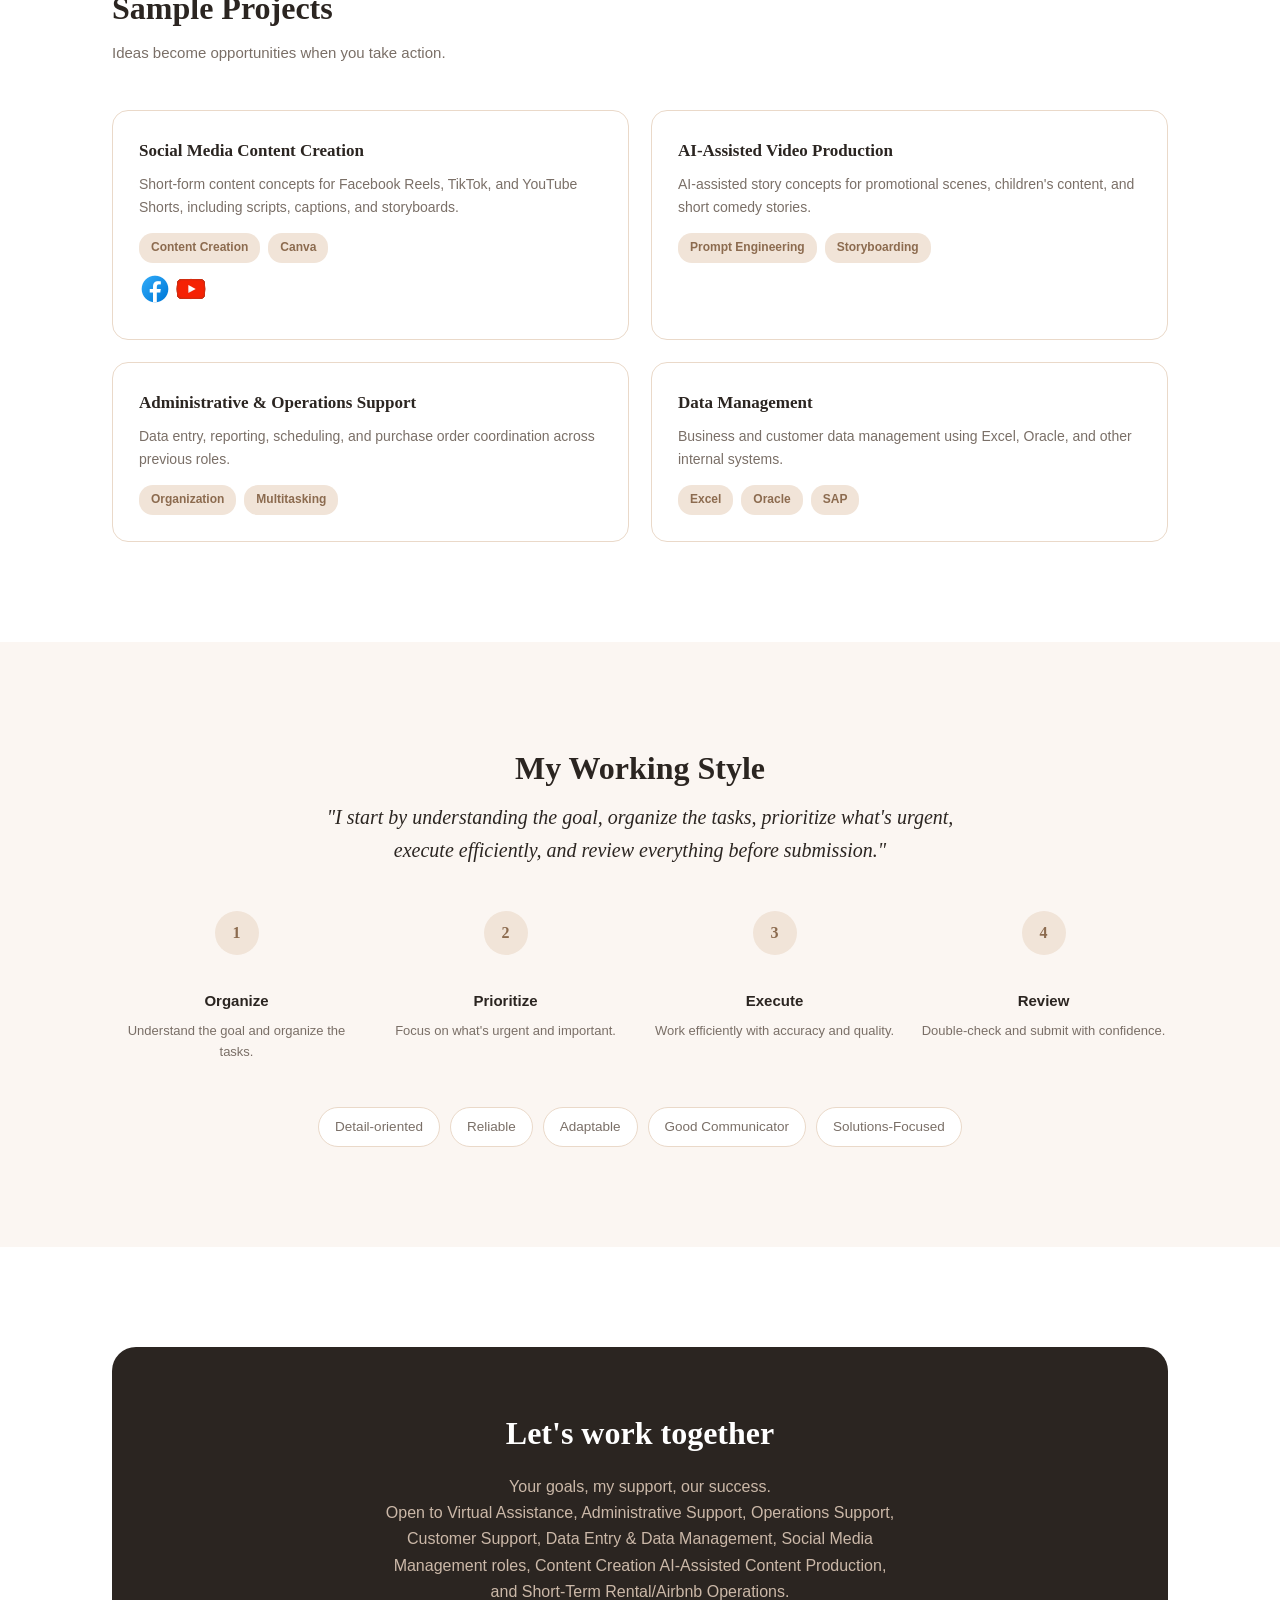
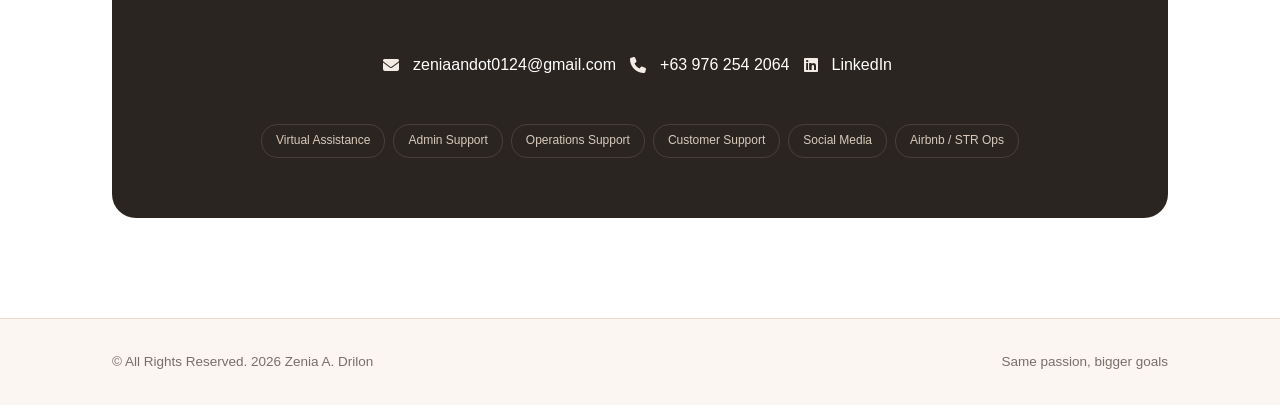
==== commit 3555fa23: "Added icon for contact section" ====
--- a/index.html
+++ b/index.html
@@ -9,8 +9,13 @@
     <title>
       Zenia A. Drilon — Virtual Assistant | Admin Support | Operations
     </title>
+    <link rel="icon" type="image/x-icon" href="./assets/images/title-me.ico" />
     <link rel="stylesheet" href="style.css" />
     <link rel="stylesheet" href="mediaqueries.css" />
+    <link
+      rel="stylesheet"
+      href="https://cdnjs.cloudflare.com/ajax/libs/font-awesome/6.7.2/css/all.min.css"
+    />
   </head>
   <body>
     <header>
@@ -464,20 +469,27 @@
         <div class="contact-box">
           <h2>Let's work together</h2>
           <p>
-            Your goals, my support, our success. Open to Virtual Assistance,
-            Administrative Support, Operations, Customer Support, and Social
-            Media Management roles.
+            Your goals, my support, our success.
+            <br />
+            Open to Virtual Assistance, Administrative Support, Operations
+            Support, Customer Support, Data Entry & Data Management, Social
+            Media Management roles, Content Creation AI-Assisted Content
+            Production, and Short-Term Rental/Airbnb Operations.
           </p>
+          <div></div>
           <div class="contact-links">
+            <i class="fa-solid fa-envelope"></i>
             <a href="mailto:zeniaandot0124@gmail.com"
               >zeniaandot0124@gmail.com</a
             >
-            <a href="tel:+63 976 254 2064">0976 254 2064</a>
-            <a href="#">LinkedIn</a>
+            <i class="fa-solid fa-phone"></i>
+            <a href="tel:+639762542064">+63 976 254 2064</a>
+            <i class="fa-brands fa-linkedin"></i>
+            <a href="https://www.linkedin.com/in/zeniaandot/">LinkedIn</a>
           </div>
           <div class="avail-tags">
             <span>Virtual Assistance</span><span>Admin Support</span
-            ><span>Operations</span><span>Customer Support</span
+            ><span>Operations Support</span><span>Customer Support</span
             ><span>Social Media</span><span>Airbnb / STR Ops</span>
           </div>
         </div>
@@ -486,9 +498,10 @@
 
     <footer>
       <div class="wrap footer-row">
-        <span>© 2026 Zenia A. Drilon</span>
+        <span>© All Rights Reserved. 2026 Zenia A. Drilon</span>
         <span>Same passion, bigger goals</span>
       </div>
     </footer>
+    <script src="script.js"></script>
   </body>
 </html>
--- a/style.css
+++ b/style.css
@@ -406,9 +406,9 @@
   max-width: 520px;
   margin: 0 auto 26px;
 }
-.contact-links {
-  display: flex;
-  gap: 26px;
+/* .contact-links {
+  display: flex;
+  gap: 10px;
   justify-content: center;
   flex-wrap: wrap;
 }
@@ -417,6 +417,36 @@
   font-weight: 600;
   border-bottom: 2px solid var(--accent);
   padding-bottom: 3px;
+  align-items: center;
+  display: flex;
+}
+.contact-links i {
+  width: 20px;
+  text-align: center;
+} */
+
+.contact-links {
+  display: flex;
+  justify-content: center;
+  align-items: center;
+  flex-wrap: wrap;
+  gap: 9px;
+  padding: 15px;
+}
+
+.contact-links a {
+  display: flex;
+  align-items: center;
+  gap: 5px;
+
+  padding: 5px 5px;
+
+  color: white;
+  text-decoration: none;
+}
+
+.contact-links i {
+  font-size: 16px;
 }
 .avail-tags {
   display: flex;
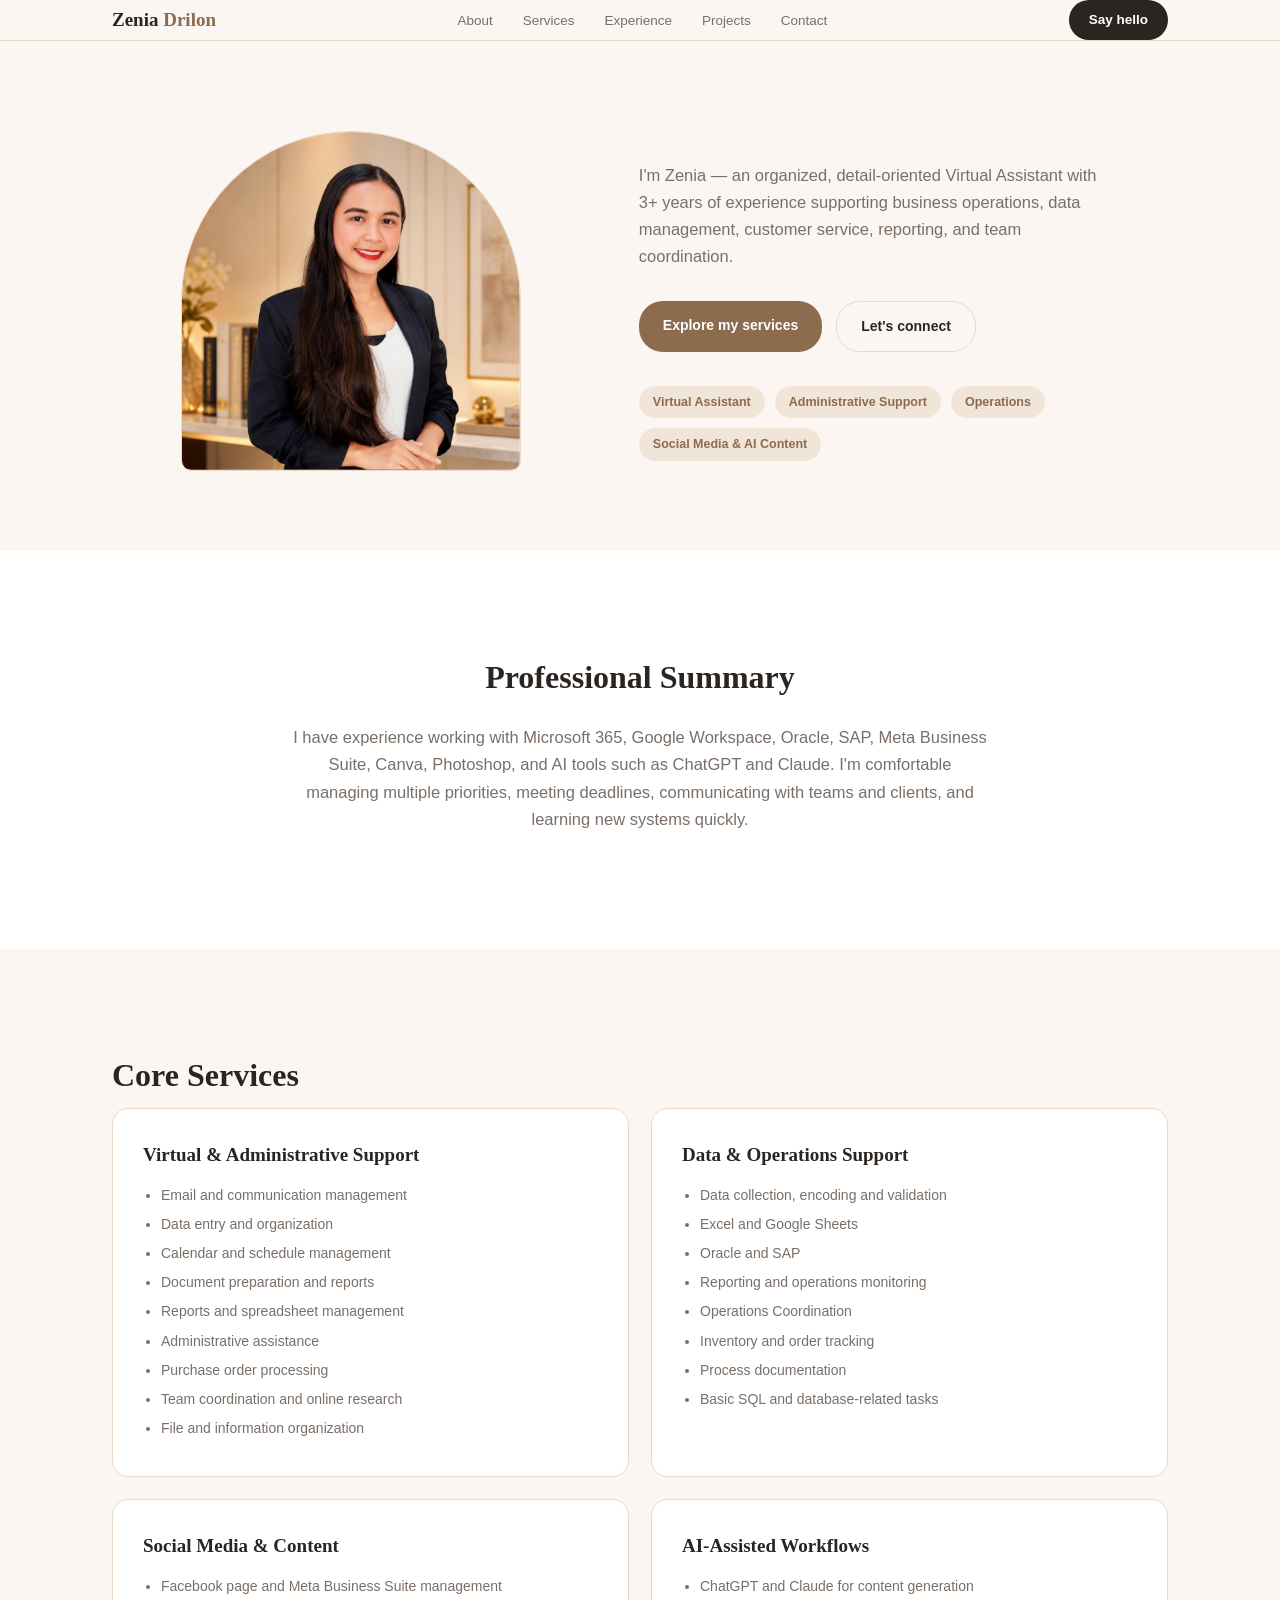
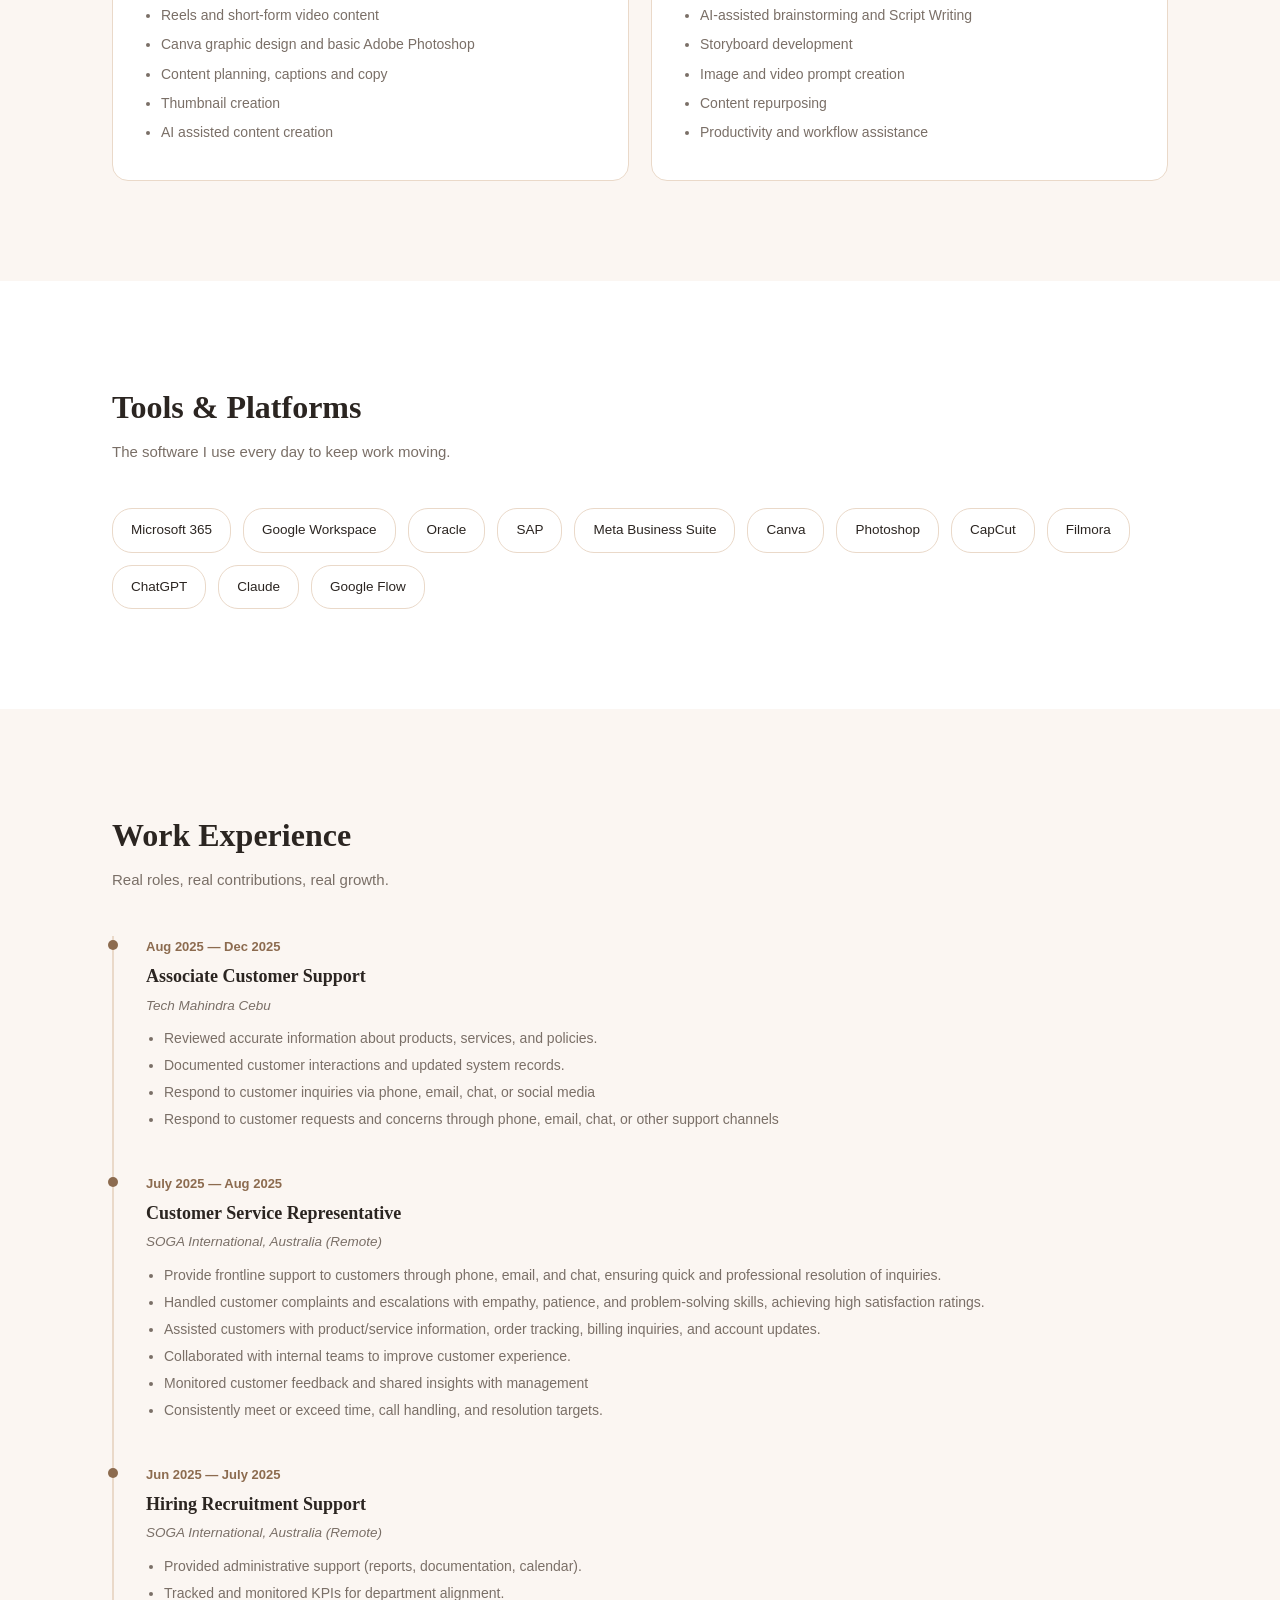
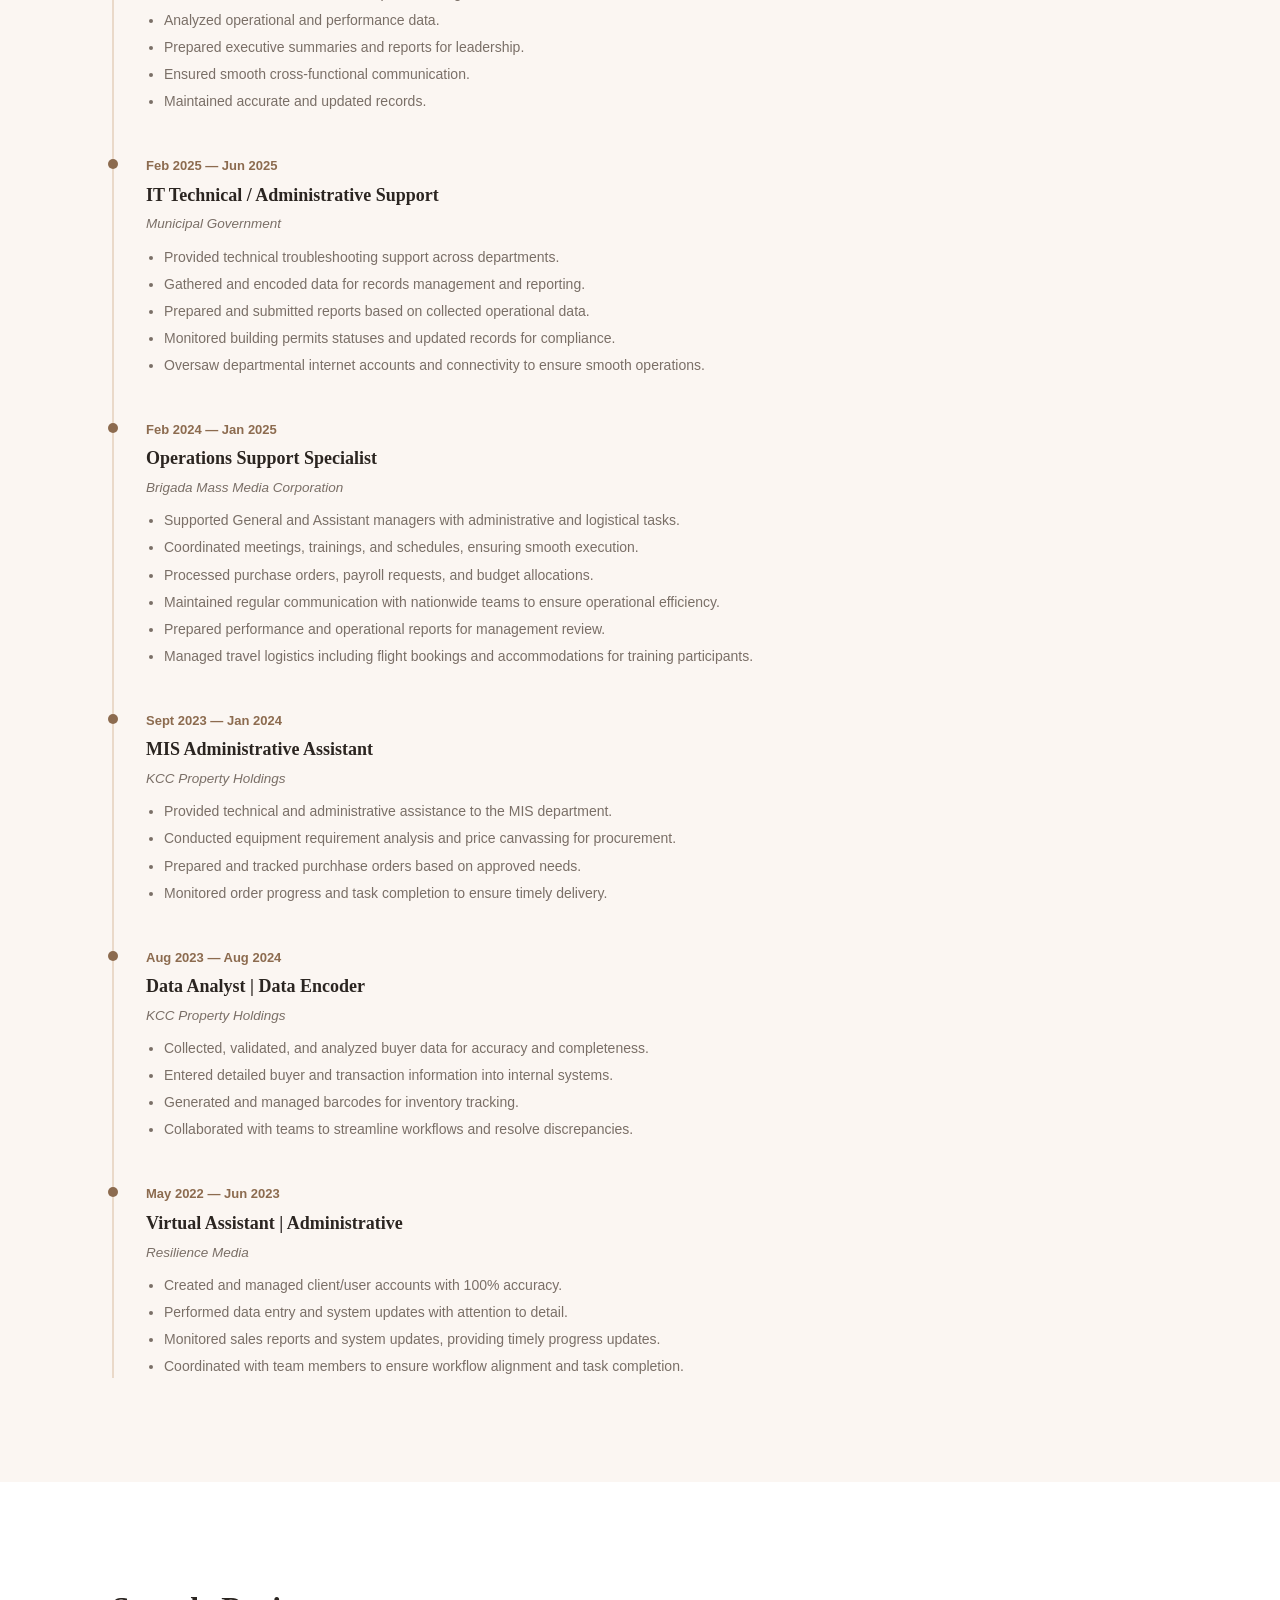
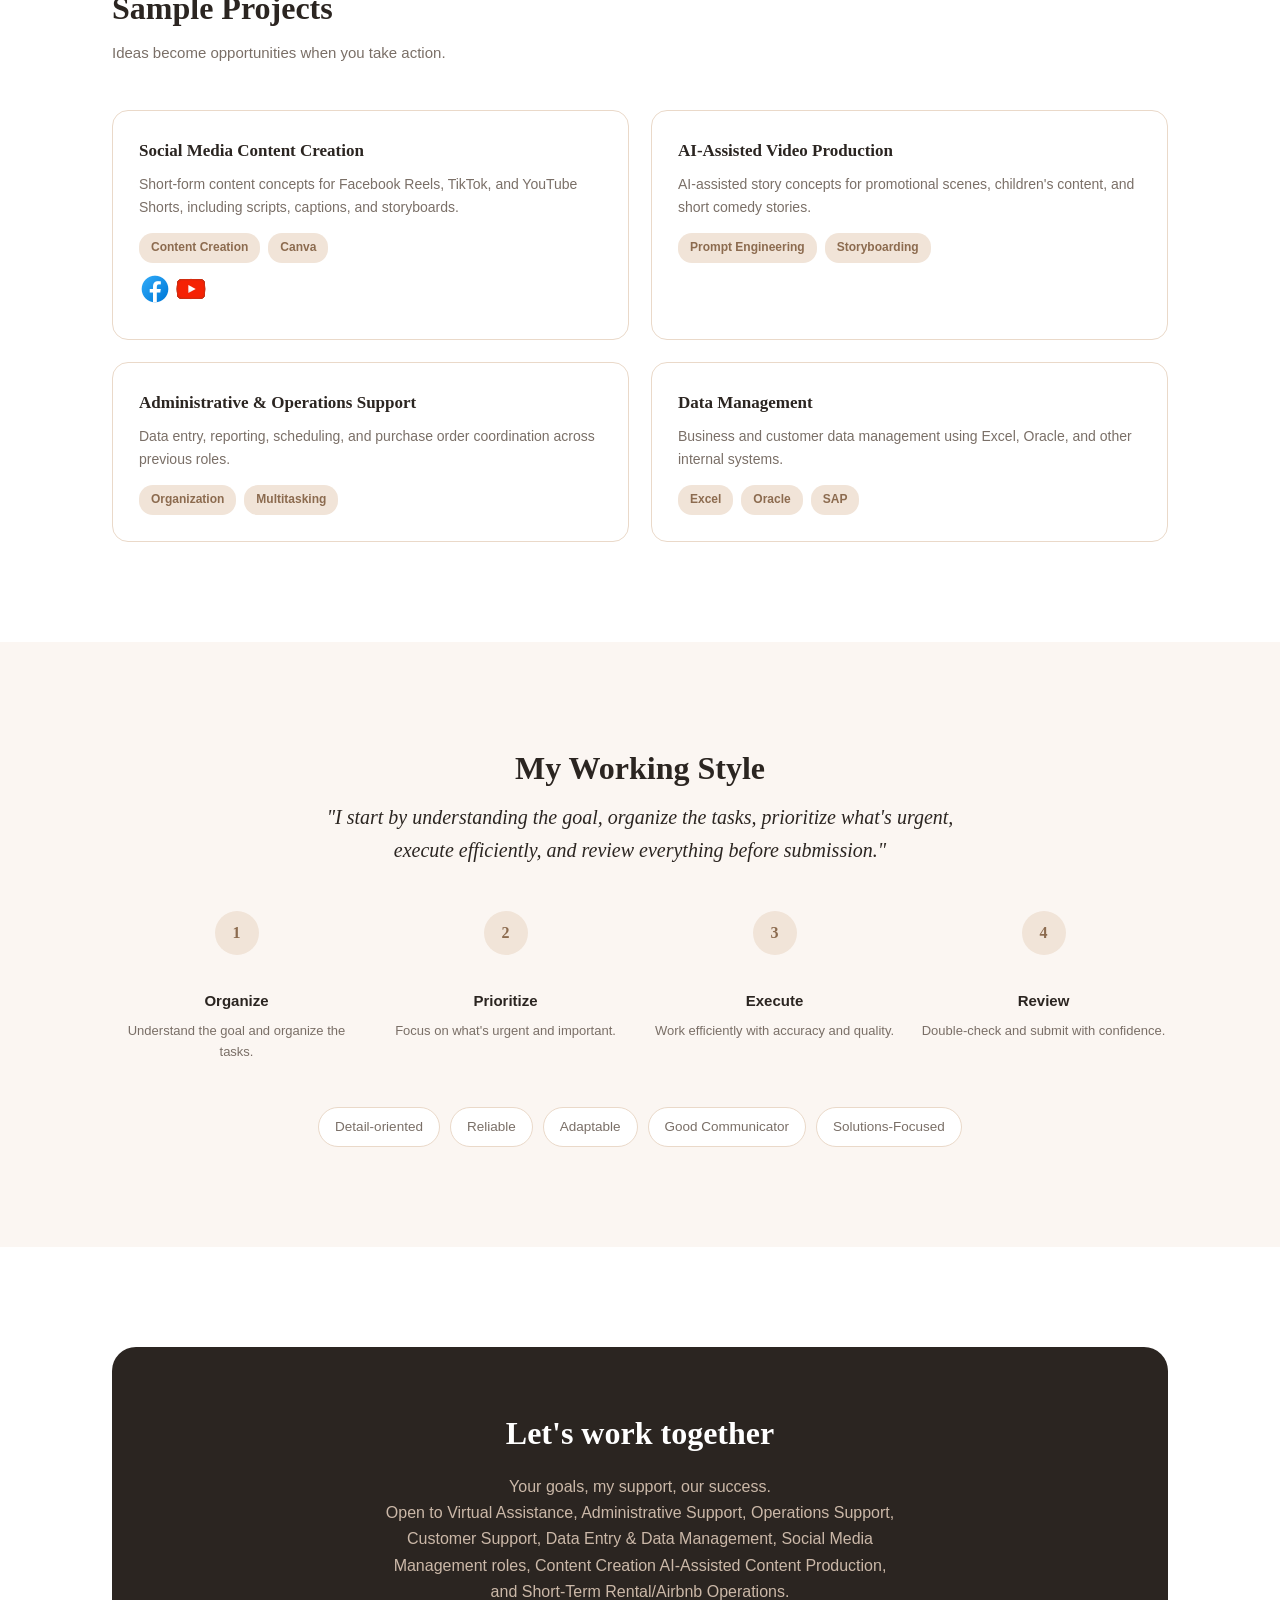
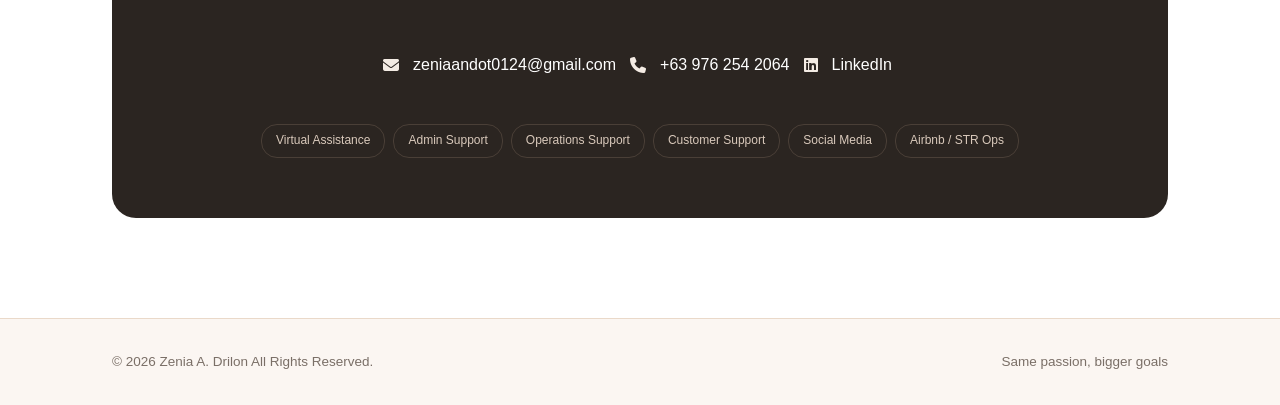
==== commit ae2f5197: "footer changes" ====
--- a/index.html
+++ b/index.html
@@ -498,7 +498,7 @@
 
     <footer>
       <div class="wrap footer-row">
-        <span>© All Rights Reserved. 2026 Zenia A. Drilon</span>
+        <span>© 2026 Zenia A. Drilon All Rights Reserved.</span>
         <span>Same passion, bigger goals</span>
       </div>
     </footer>
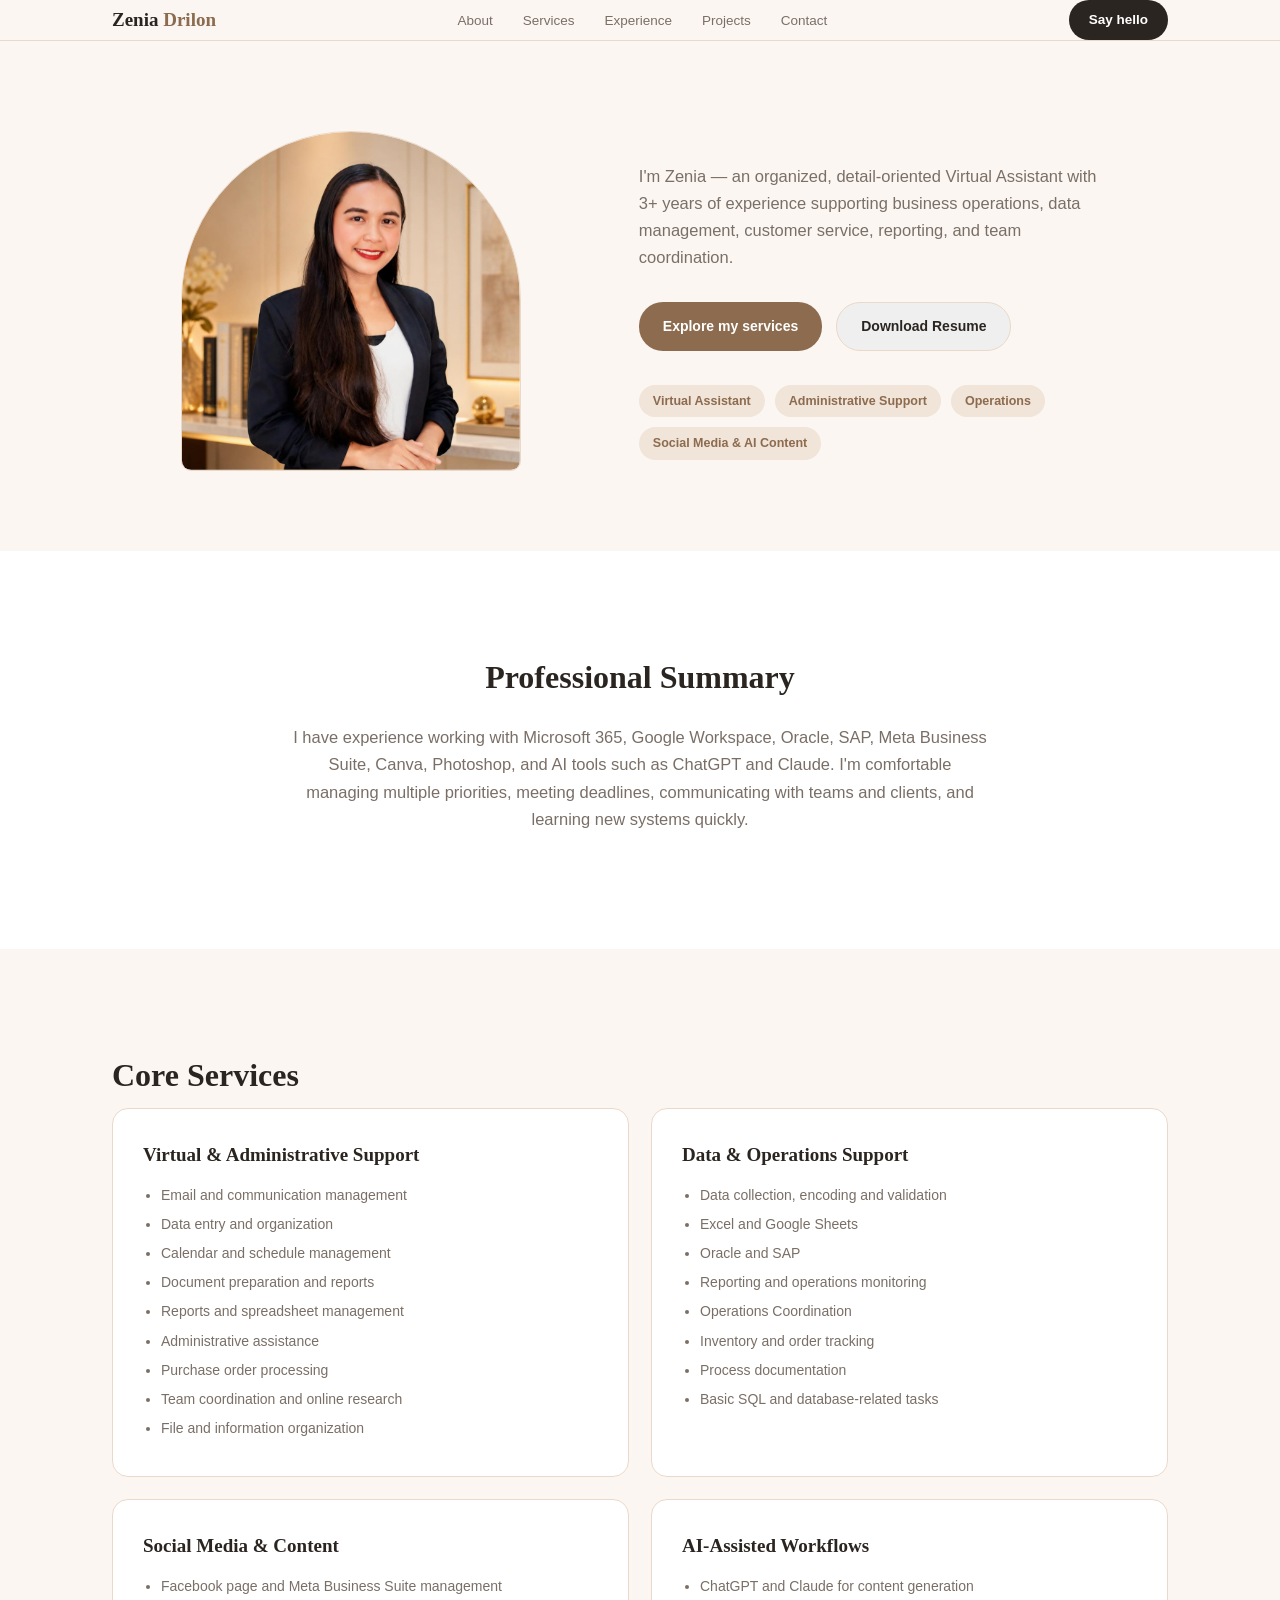
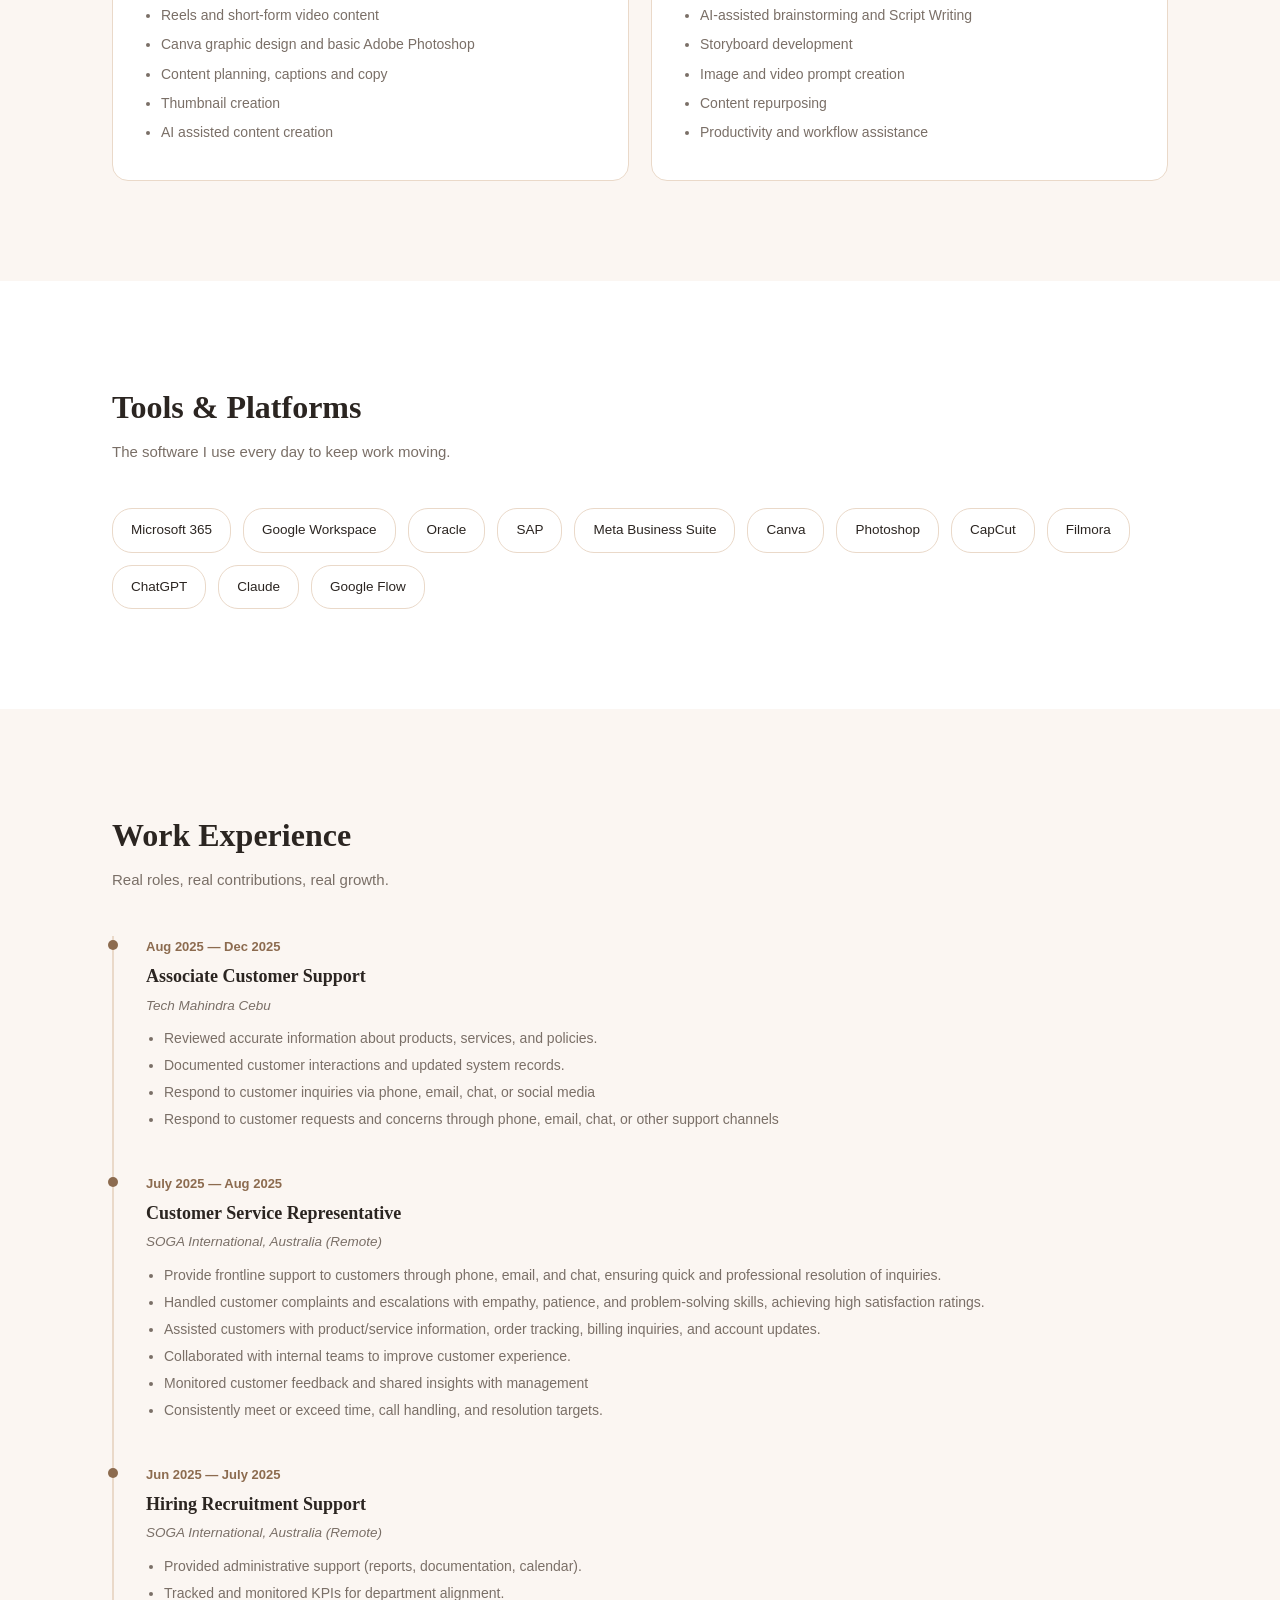
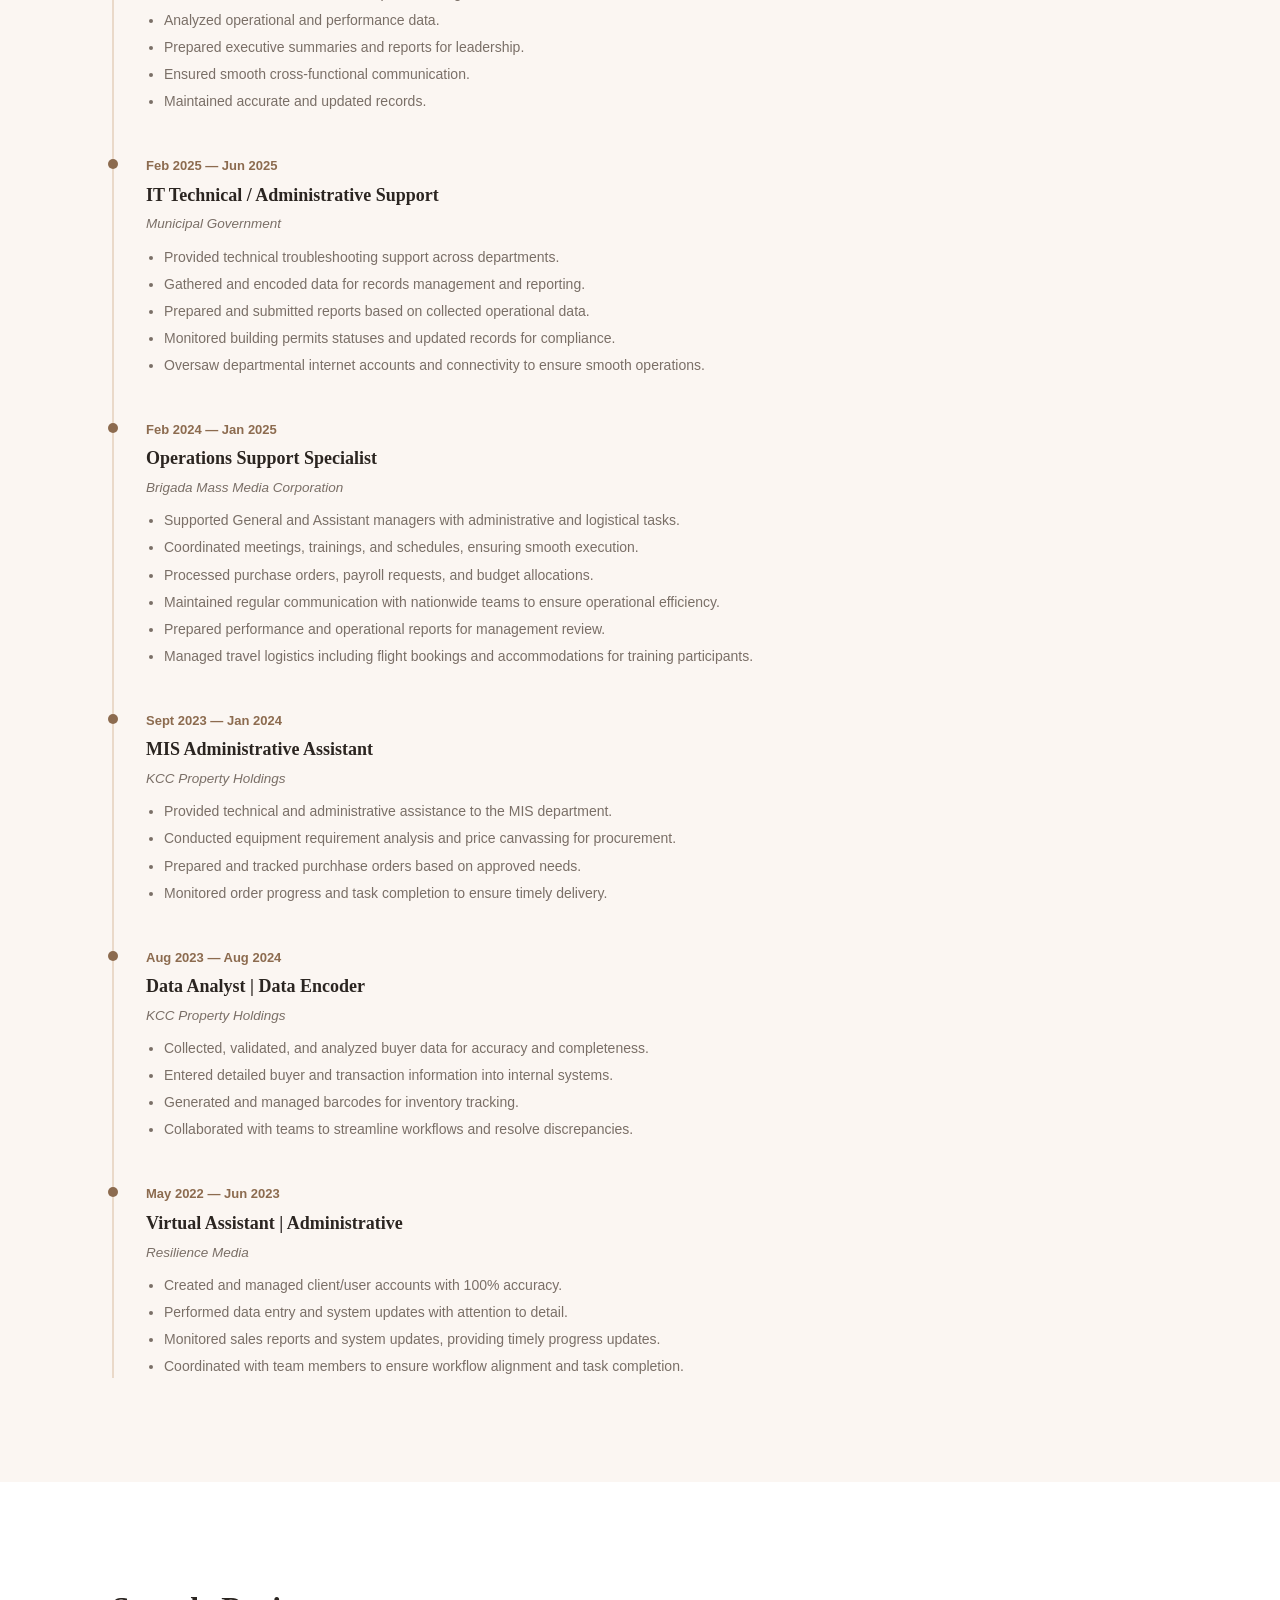
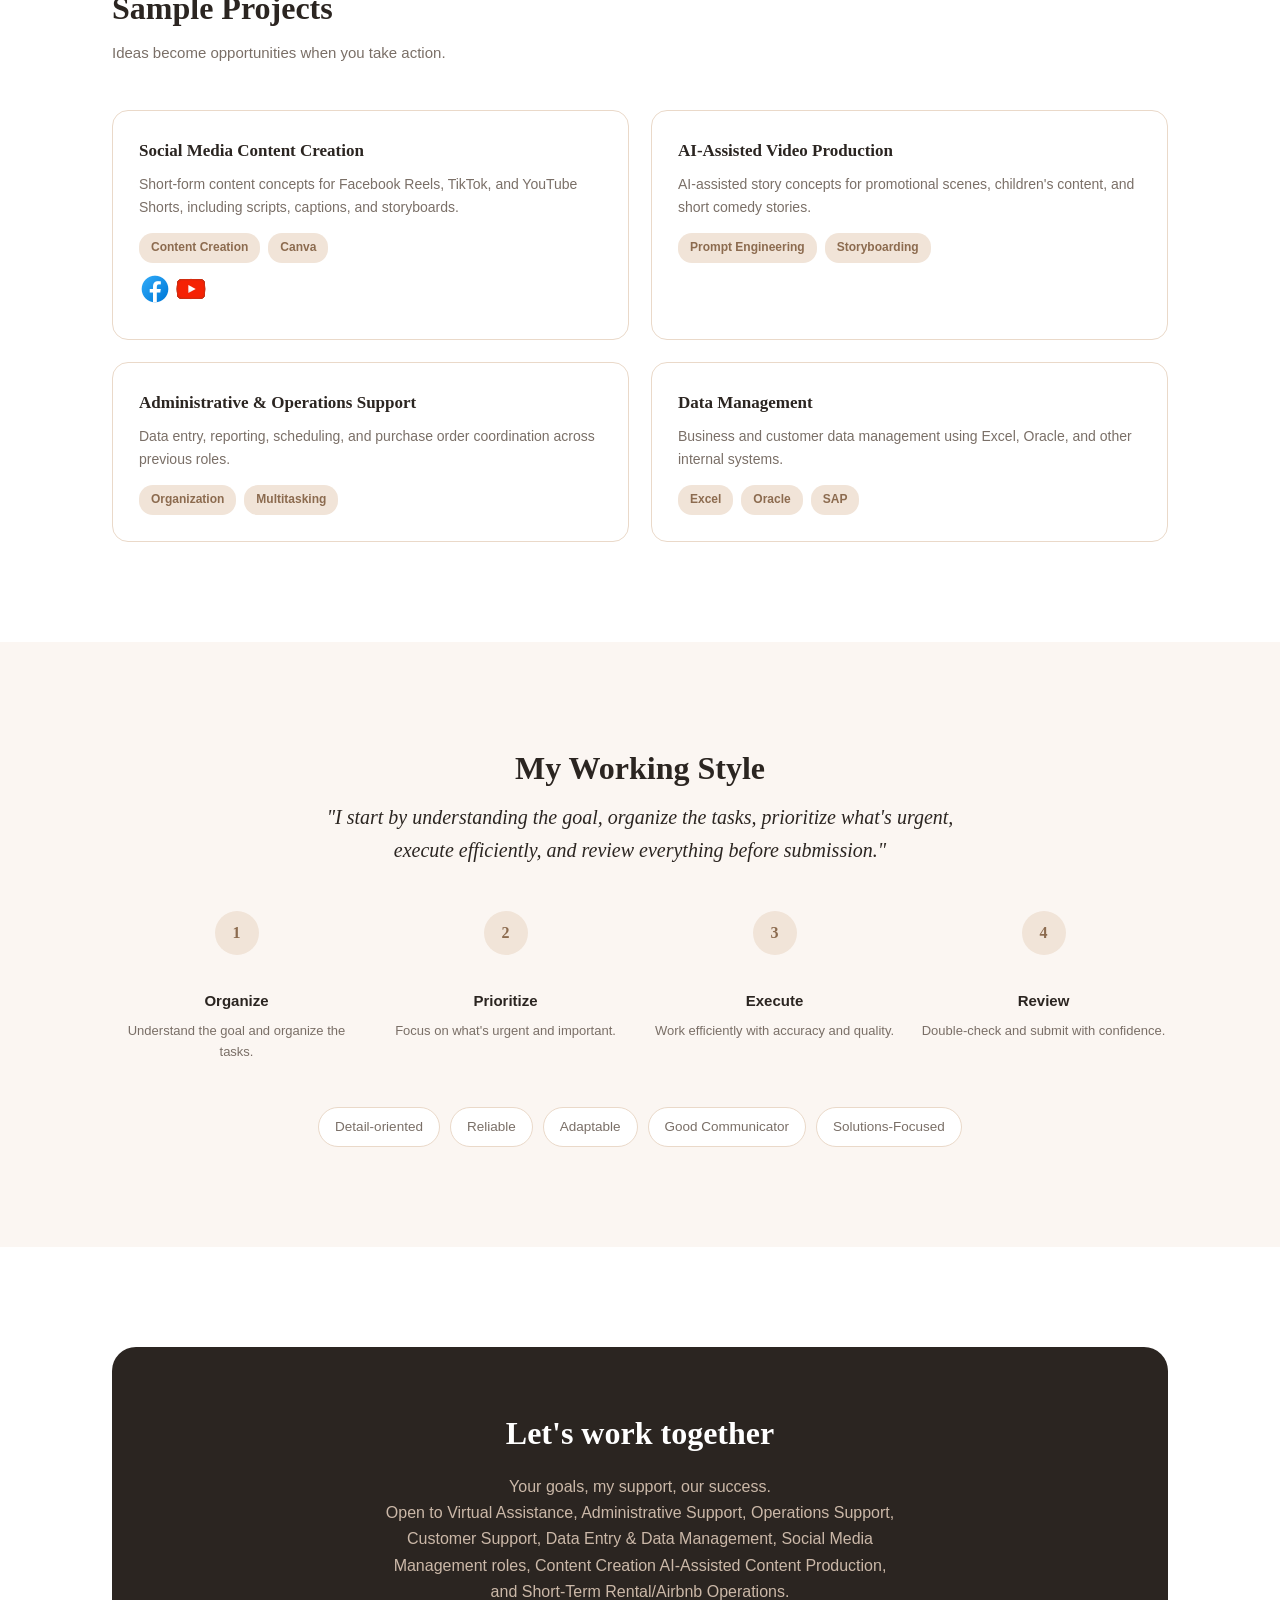
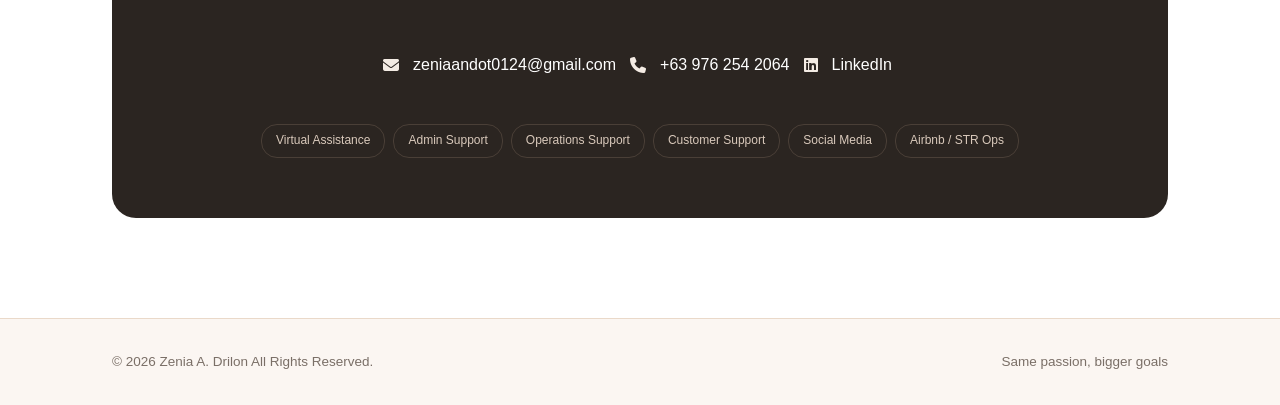
==== commit b56193e7: "replace lets connect btn to download resume" ====
--- a/index.html
+++ b/index.html
@@ -57,7 +57,13 @@
           </p>
           <div class="hero-actions">
             <a class="btn btn-primary" href="#services">Explore my services</a>
-            <a class="btn btn-secondary" href="#contact">Let's connect</a>
+            <!-- <a class="btn btn-secondary" href="#contact">Let's connect</a> -->
+            <button
+              class="btn btn-secondary"
+              onclick="window.open('./assets/resume/Zenia_Drilon_Resume.pdf')"
+            >
+              Download Resume
+            </button>
           </div>
           <div class="badges">
             <span>Virtual Assistant</span><span>Administrative Support</span
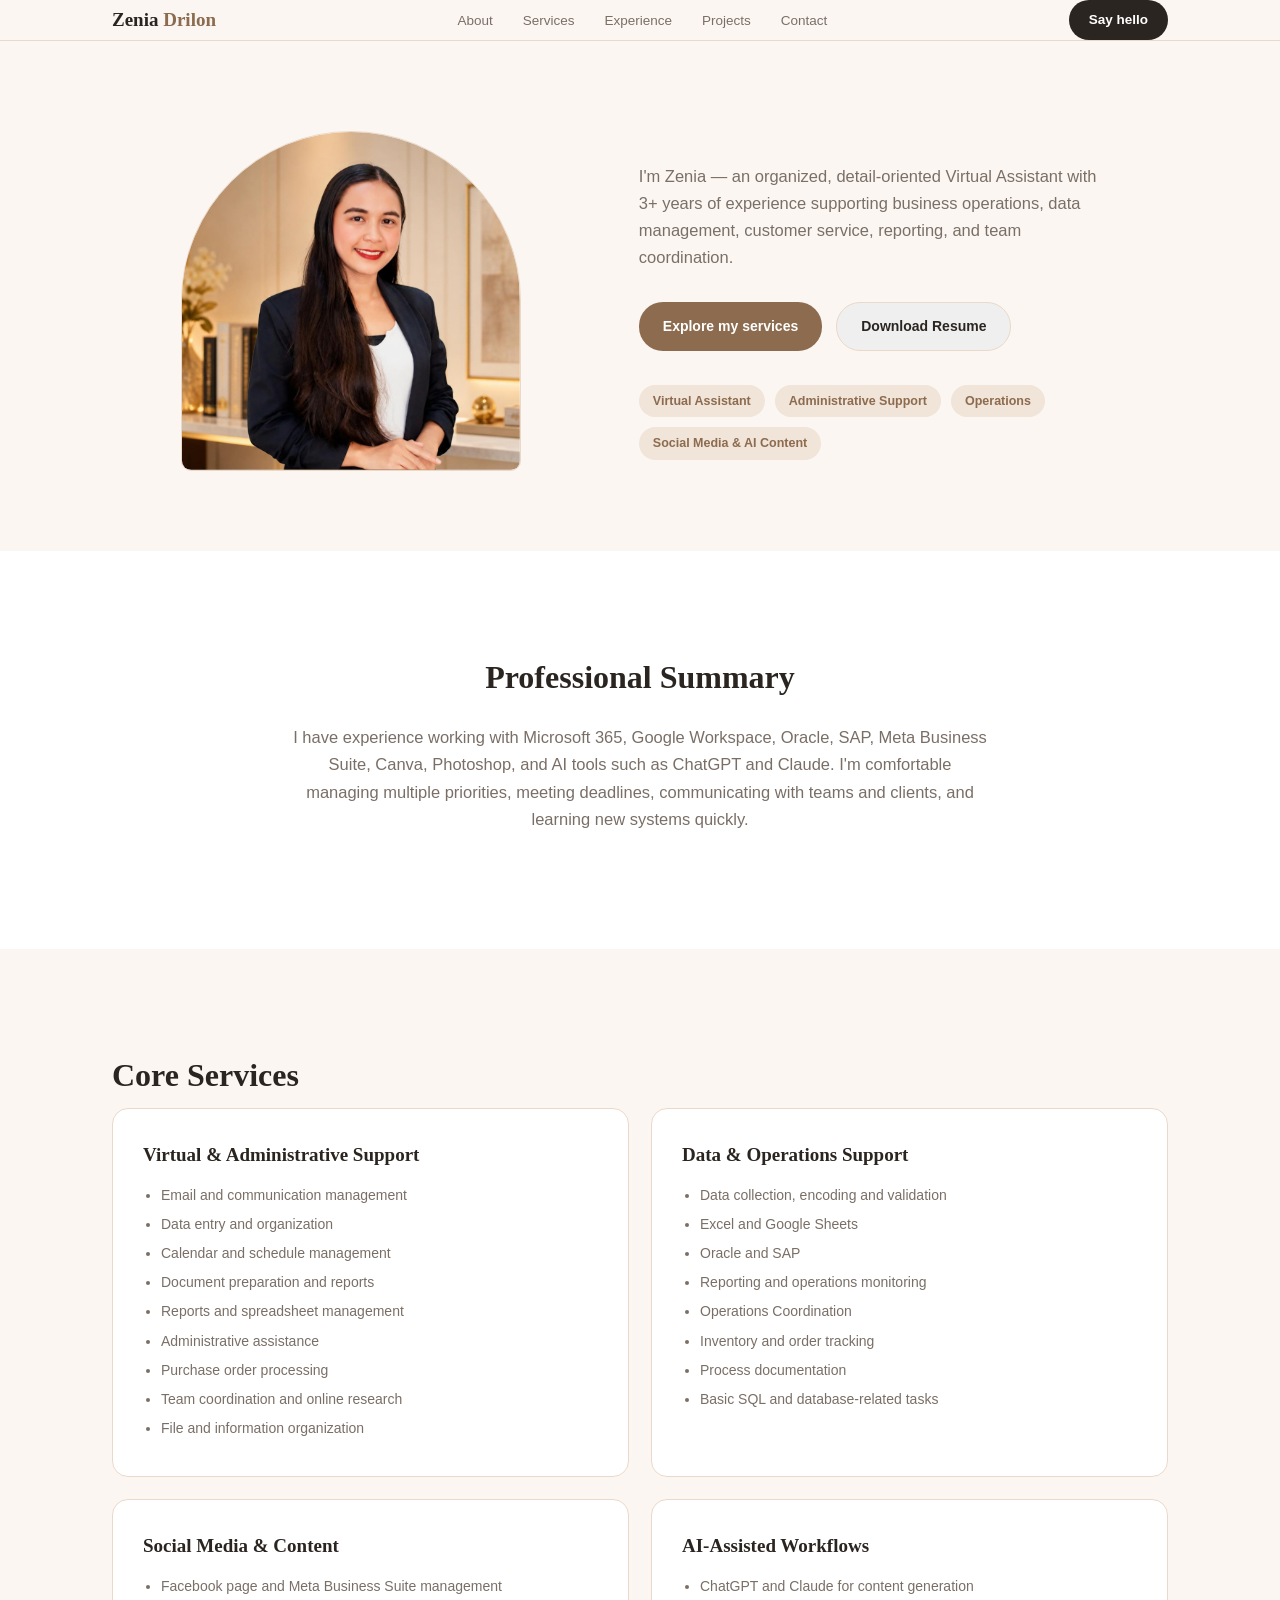
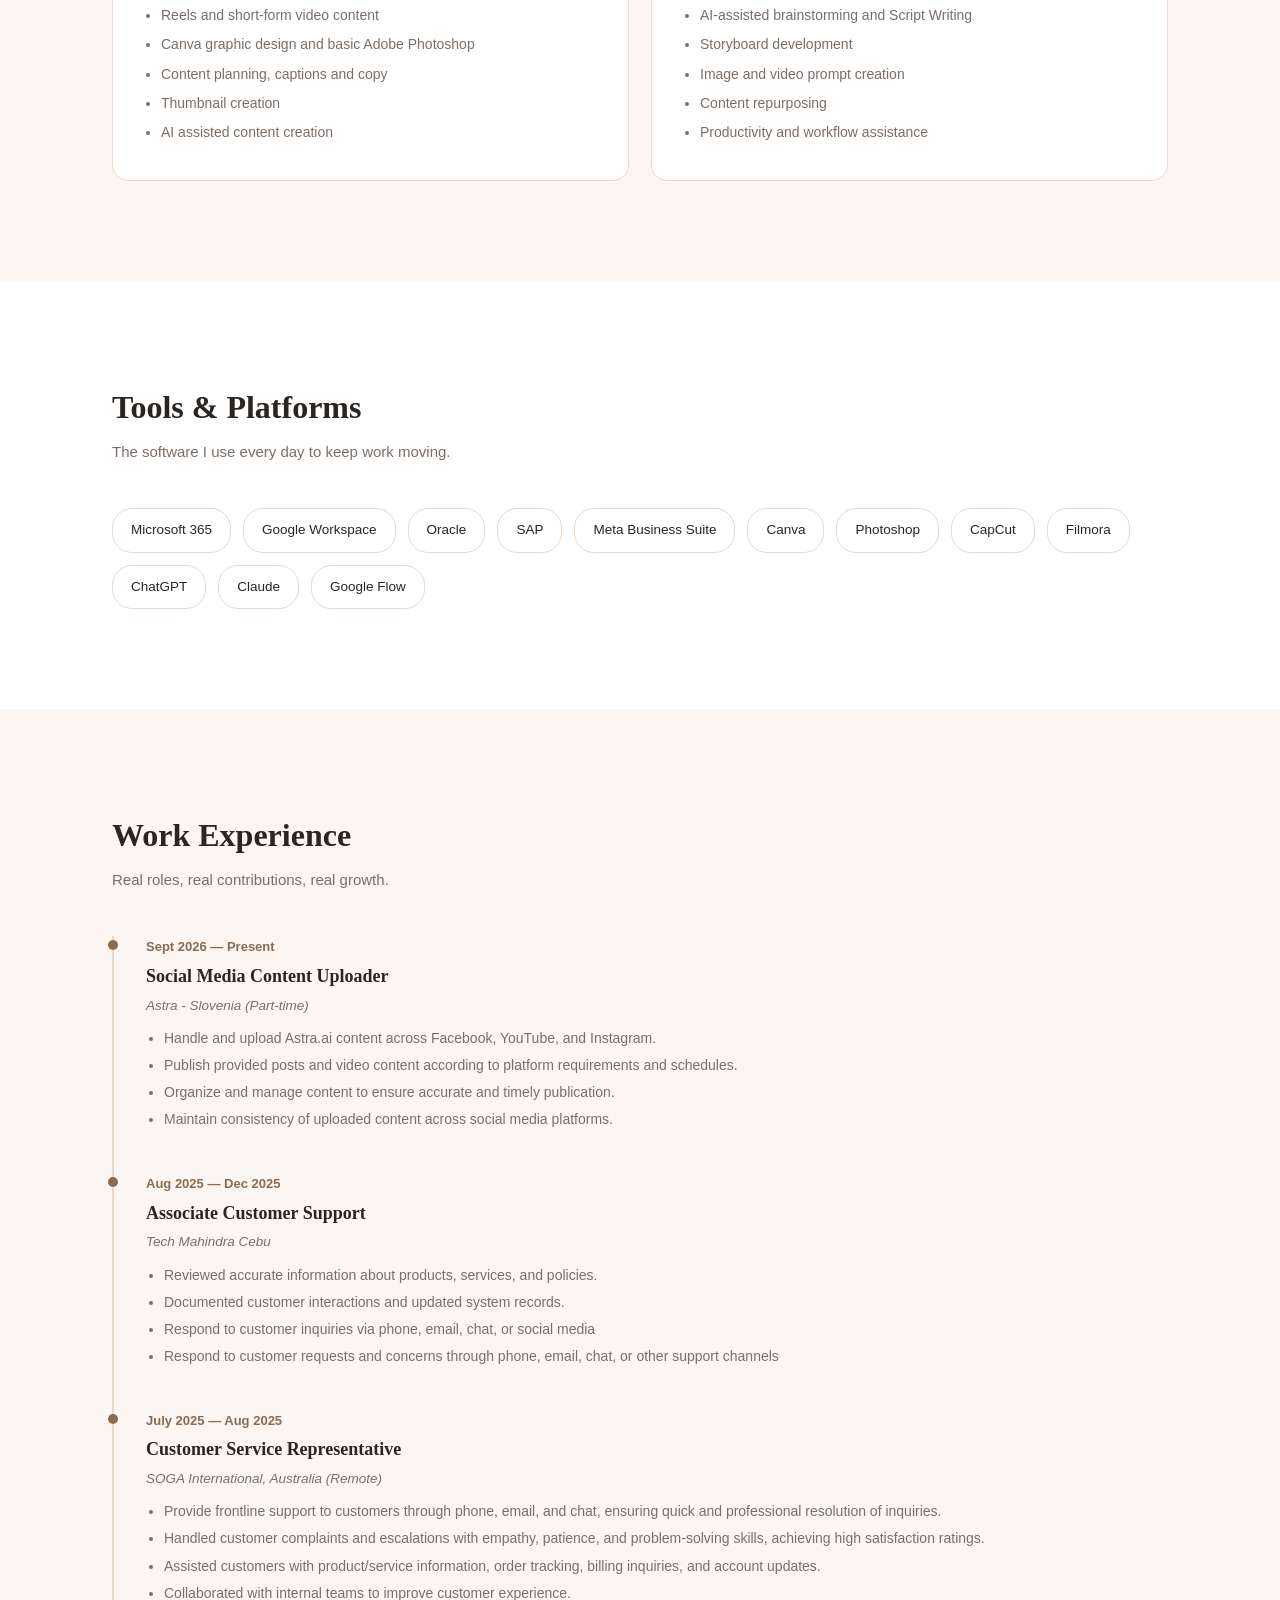
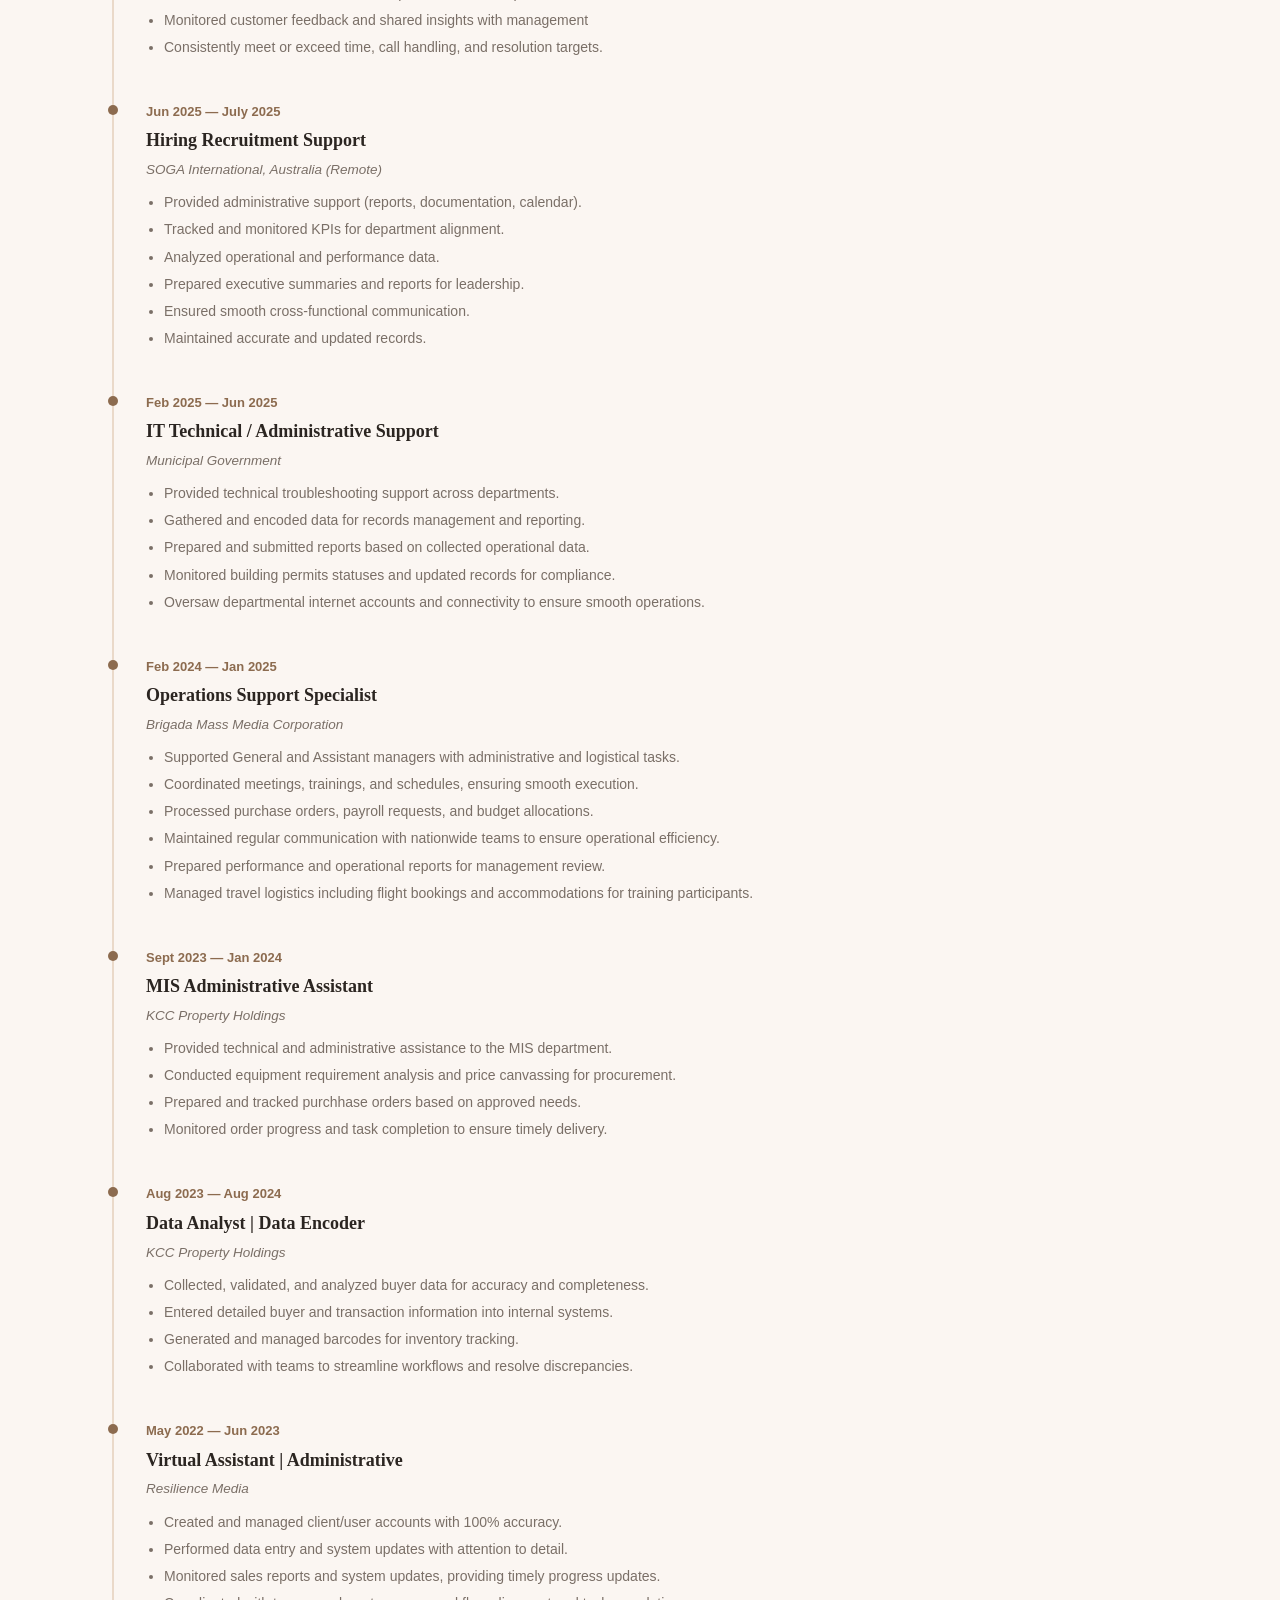
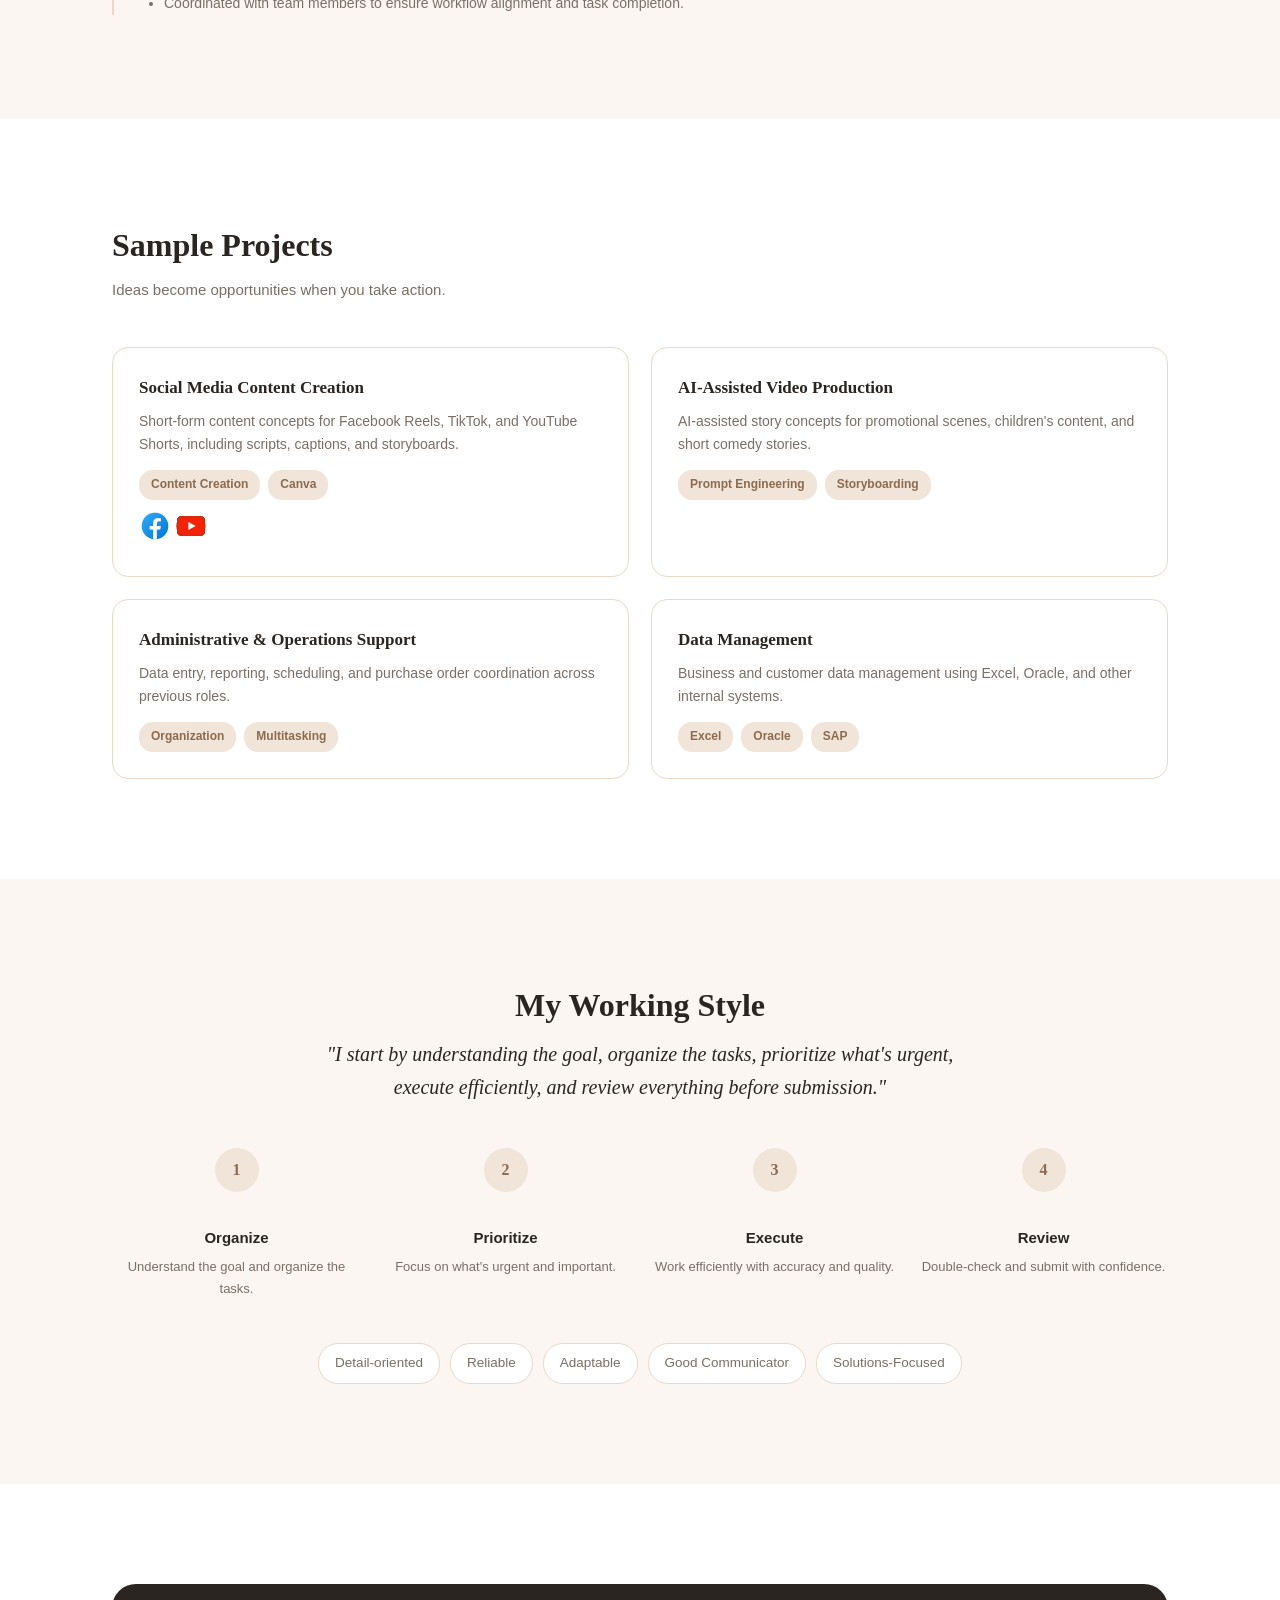
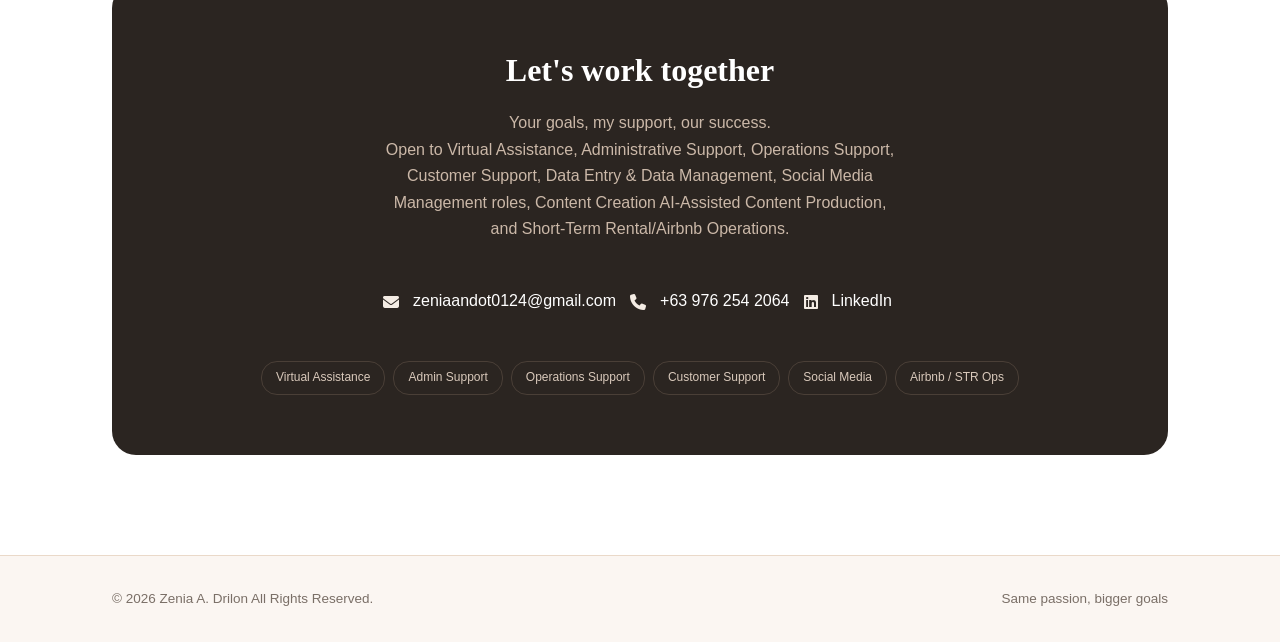
==== commit 123b13c6: "Added work experience and set cursor to pointer when hovering download resume" ====
--- a/index.html
+++ b/index.html
@@ -174,6 +174,29 @@
         <p class="section-sub">Real roles, real contributions, real growth.</p>
         <div class="timeline">
           <div class="timeline-item">
+            <div class="date">Sept 2026 — Present</div>
+            <h3>Social Media Content Uploader</h3>
+            <div class="company">Astra - Slovenia (Part-time)</div>
+            <ul>
+              <li>
+                Handle and upload Astra.ai content across Facebook, YouTube, and
+                Instagram.
+              </li>
+              <li>
+                Publish provided posts and video content according to platform
+                requirements and schedules.
+              </li>
+              <li>
+                Organize and manage content to ensure accurate and timely
+                publication.
+              </li>
+              <li>
+                Maintain consistency of uploaded content across social media
+                platforms.
+              </li>
+            </ul>
+          </div>
+          <div class="timeline-item">
             <div class="date">Aug 2025 — Dec 2025</div>
             <h3>Associate Customer Support</h3>
             <div class="company">Tech Mahindra Cebu</div>
--- a/style.css
+++ b/style.css
@@ -187,6 +187,7 @@
 }
 .btn-secondary:hover {
   border-color: var(--accent-deep);
+  cursor: pointer;
 }
 .badges {
   display: flex;
